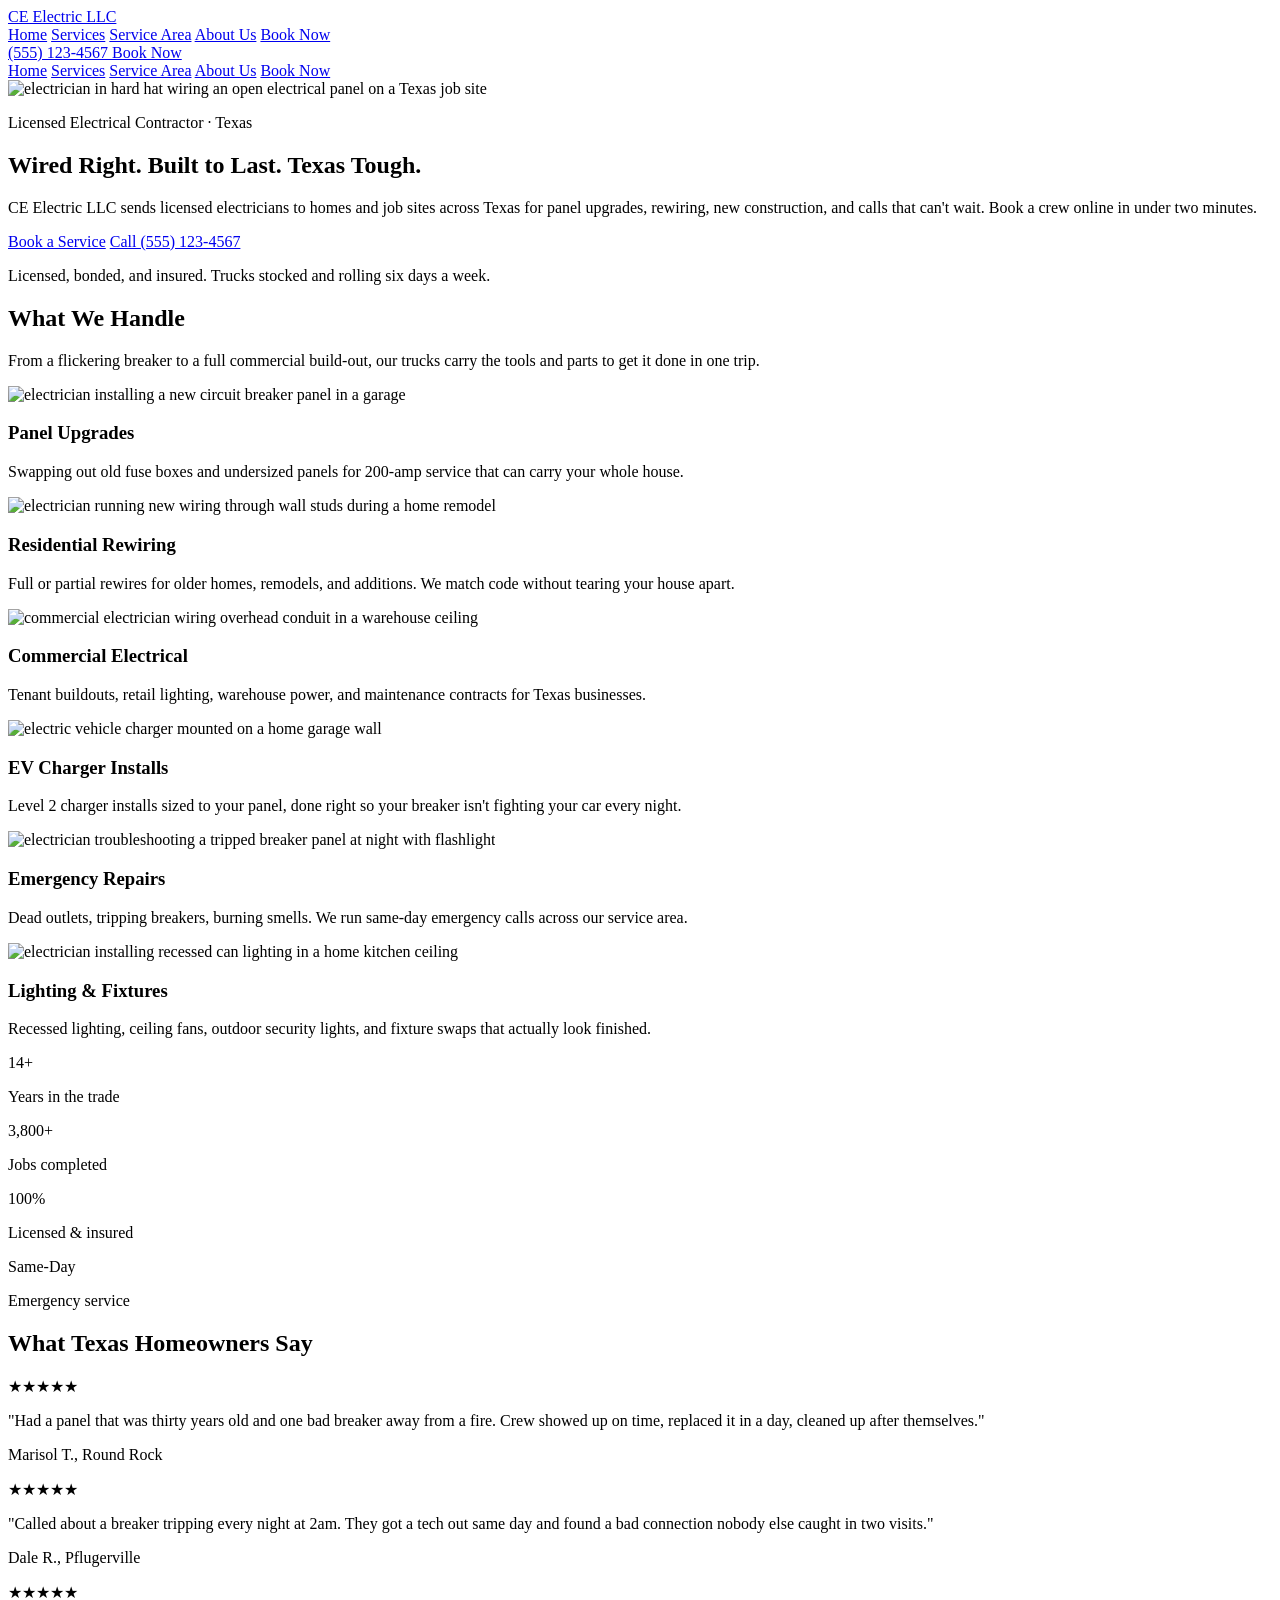
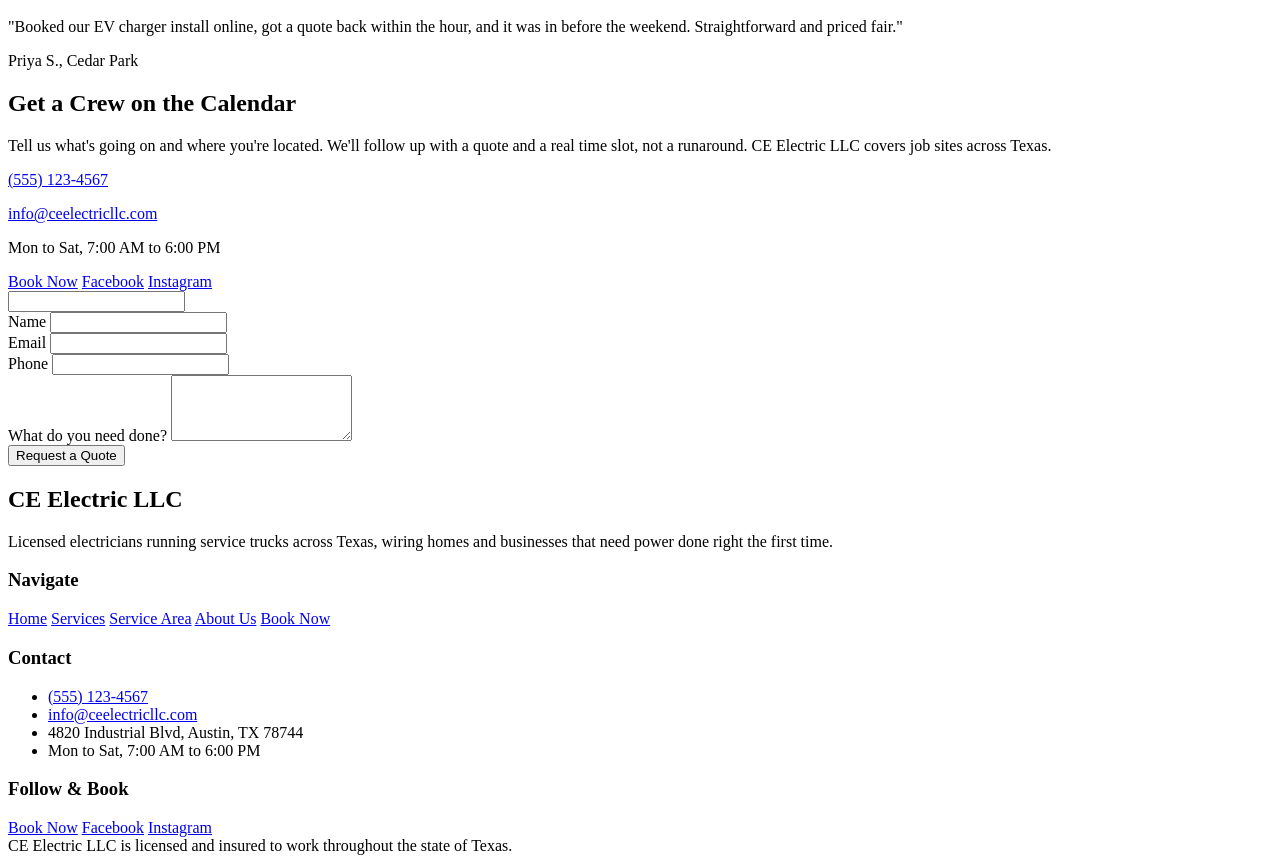
==== index.html @ 623e7fb1 "Initial site generated by Tibly" ====
<!DOCTYPE html>
<html lang="en">
<head>
<meta charset="utf-8">
<meta name="viewport" content="width=device-width, initial-scale=1">
<title>CE Electric LLC | Licensed Electrical Contractors in Texas</title>
<meta name="description" content="CE Electric LLC runs licensed electrical crews across Texas for panel upgrades, rewiring, commercial work, EV chargers, and emergency repairs. Book a service online today.">
<link rel="canonical" href="https://ce-electric-36c4.sites.tibly.ai/">
<meta property="og:type" content="website">
<meta property="og:url" content="https://ce-electric-36c4.sites.tibly.ai/">
<meta property="og:site_name" content="CE Electric LLC">
<meta property="og:title" content="CE Electric LLC | Licensed Electrical Contractors in Texas">
<meta property="og:description" content="CE Electric LLC runs licensed electrical crews across Texas for panel upgrades, rewiring, commercial work, EV chargers, and emergency repairs. Book a service online today.">
<meta name="twitter:card" content="summary_large_image">
<link rel="icon" href="/favicon.svg" type="image/svg+xml">
<link rel="preconnect" href="https://fonts.googleapis.com">
<link rel="preconnect" href="https://fonts.gstatic.com" crossorigin>
<link href="https://fonts.googleapis.com/css2?family=Oswald:wght@400;500;600;700&family=Barlow:wght@400;500;600;700&display=swap" rel="stylesheet">
<script src="https://cdn.jsdelivr.net/npm/@tailwindcss/browser@4"></script>
<style type="text/tailwindcss">
@theme {
  --color-brand-50: #FFF3EA;
  --color-brand-100: #FFE1CB;
  --color-brand-200: #FFC397;
  --color-brand-300: #FFA262;
  --color-brand-400: #FF8638;
  --color-brand-500: #FF6A13;
  --color-brand-600: #E5560A;
  --color-brand-700: #BD4308;
  --color-brand-800: #92330A;
  --color-brand-900: #742A0C;

  --color-accent-50: #EAF6FF;
  --color-accent-100: #CFEBFF;
  --color-accent-200: #9FD6FF;
  --color-accent-300: #6EBEFF;
  --color-accent-400: #4CACFF;
  --color-accent-500: #3AA6FF;
  --color-accent-600: #2586DB;
  --color-accent-700: #1C68AD;
  --color-accent-800: #164E82;
  --color-accent-900: #133F69;

  --color-surface: #16181D;
  --color-surface-2: #1F2229;
  --color-ink: #F2F2F0;

  --font-display: "Oswald", "Barlow Condensed", sans-serif;
  --font-body: "Barlow", "Barlow Condensed", sans-serif;

  --radius-sm: 0.25rem;
  --radius-md: 0.5rem;
  --radius-lg: 0.85rem;
}

@layer components {
  .btn {
    @apply inline-flex items-center justify-center gap-2 rounded-md bg-brand-500 px-6 py-3 font-display uppercase tracking-wide text-surface font-semibold hover:bg-brand-600 transition-colors;
  }
  .btn-secondary {
    @apply inline-flex items-center justify-center gap-2 rounded-md border-2 border-accent-500 px-6 py-3 font-display uppercase tracking-wide text-accent-400 font-semibold hover:bg-accent-500 hover:text-surface transition-colors;
  }
  .card {
    @apply rounded-lg bg-surface-2 p-6 border border-white/5;
  }
}
</style>
</head>
<body>
<!-- block:header -->
<header class="bg-surface text-ink border-b border-white/10 sticky top-0 z-50">
  <div class="max-w-6xl mx-auto flex items-center justify-between px-4 py-3 gap-4">
    <a href="/" class="font-display text-2xl font-bold uppercase tracking-wide text-ink">
      <span data-tibly-field="business-name">CE Electric LLC</span>
    </a>

    <nav class="hidden md:flex items-center gap-6 font-body font-medium text-sm uppercase tracking-wide">
      <a href="/" class="hover:text-brand-500 transition-colors">Home</a>
      <a href="/services" class="hover:text-brand-500 transition-colors">Services</a>
      <a href="/service-area" class="hover:text-brand-500 transition-colors">Service Area</a>
      <a href="/about" class="hover:text-brand-500 transition-colors">About Us</a>
      <a href="/book-now" class="hover:text-brand-500 transition-colors">Book Now</a>
    </nav>

    <div class="flex items-center gap-3">
      <a href="tel:+15551234567" data-tibly-field="phone" class="hidden sm:inline font-display text-lg font-semibold text-accent-400 hover:text-accent-300 transition-colors">
        (555) 123-4567
      </a>
      <a href="/book-now" class="btn text-sm px-4 py-2">Book Now</a>
    </div>
  </div>

  <nav class="md:hidden flex items-center justify-between px-4 py-2 border-t border-white/10 font-body text-xs uppercase tracking-wide overflow-x-auto gap-4">
    <a href="/" class="hover:text-brand-500 whitespace-nowrap">Home</a>
    <a href="/services" class="hover:text-brand-500 whitespace-nowrap">Services</a>
    <a href="/service-area" class="hover:text-brand-500 whitespace-nowrap">Service Area</a>
    <a href="/about" class="hover:text-brand-500 whitespace-nowrap">About Us</a>
    <a href="/book-now" class="hover:text-brand-500 whitespace-nowrap">Book Now</a>
  </nav>
</header>
<!-- /block:header -->
<!-- block:value-hero-cta -->
<section class="relative overflow-hidden bg-surface" data-block="value-hero-cta">
  <div class="absolute inset-0">
    <img loading="lazy" src="https://images.pexels.com/photos/17842843/pexels-photo-17842843.jpeg?auto=compress&cs=tinysrgb&h=650&w=940" alt="electrician in hard hat wiring an open electrical panel on a Texas job site" class="w-full h-full object-cover opacity-40">
    <div class="absolute inset-0 bg-gradient-to-t from-surface via-surface/80 to-surface/30"></div>
  </div>
  <div class="relative max-w-6xl mx-auto px-4 py-24 sm:py-32 lg:py-40">
    <p class="font-display text-brand-500 uppercase tracking-widest text-sm mb-4">Licensed Electrical Contractor &middot; Texas</p>
    <h1 class="font-display text-4xl sm:text-5xl lg:text-6xl font-bold uppercase text-ink leading-tight max-w-3xl">
      Wired Right. Built to Last. <span class="text-accent-400">Texas Tough.</span>
    </h1>
    <p class="font-body text-lg text-ink/80 mt-6 max-w-xl">
      <span data-tibly-field="business-name">CE Electric LLC</span> sends licensed electricians to homes and job sites across Texas for panel upgrades, rewiring, new construction, and calls that can't wait. Book a crew online in under two minutes.
    </p>
    <div class="flex flex-wrap gap-4 mt-8">
      <a href="/book-now" class="btn text-base px-8 py-4">Book a Service</a>
      <a href="tel:+15551234567" data-tibly-field="phone" class="btn-secondary text-base px-8 py-4">Call (555) 123-4567</a>
    </div>
    <p class="font-body text-sm text-ink/50 mt-8">Licensed, bonded, and insured. Trucks stocked and rolling six days a week.</p>
  </div>
</section>
<!-- /block:value-hero-cta -->
<!-- block:service-grid -->
<section class="bg-surface py-20" data-block="service-grid">
  <div class="max-w-6xl mx-auto px-4">
    <div class="mb-12 max-w-2xl">
      <h2 class="font-display text-3xl sm:text-4xl font-bold uppercase text-ink">What We Handle</h2>
      <p class="font-body text-ink/70 mt-3">From a flickering breaker to a full commercial build-out, our trucks carry the tools and parts to get it done in one trip.</p>
    </div>
    <div class="grid sm:grid-cols-2 lg:grid-cols-3 gap-6">
      <div class="card overflow-hidden p-0">
        <img loading="lazy" src="https://images.pexels.com/photos/32497160/pexels-photo-32497160.jpeg?auto=compress&cs=tinysrgb&h=650&w=940" alt="electrician installing a new circuit breaker panel in a garage" class="w-full aspect-video object-cover">
        <div class="p-6">
          <h3 class="font-display text-lg font-semibold uppercase text-ink">Panel Upgrades</h3>
          <p class="font-body text-sm text-ink/70 mt-2">Swapping out old fuse boxes and undersized panels for 200-amp service that can carry your whole house.</p>
        </div>
      </div>
      <div class="card overflow-hidden p-0">
        <img loading="lazy" src="https://images.pexels.com/photos/7937305/pexels-photo-7937305.jpeg?auto=compress&cs=tinysrgb&h=650&w=940" alt="electrician running new wiring through wall studs during a home remodel" class="w-full aspect-video object-cover">
        <div class="p-6">
          <h3 class="font-display text-lg font-semibold uppercase text-ink">Residential Rewiring</h3>
          <p class="font-body text-sm text-ink/70 mt-2">Full or partial rewires for older homes, remodels, and additions. We match code without tearing your house apart.</p>
        </div>
      </div>
      <div class="card overflow-hidden p-0">
        <img loading="lazy" src="https://images.pexels.com/photos/18569736/pexels-photo-18569736.jpeg?auto=compress&cs=tinysrgb&h=650&w=940" alt="commercial electrician wiring overhead conduit in a warehouse ceiling" class="w-full aspect-video object-cover">
        <div class="p-6">
          <h3 class="font-display text-lg font-semibold uppercase text-ink">Commercial Electrical</h3>
          <p class="font-body text-sm text-ink/70 mt-2">Tenant buildouts, retail lighting, warehouse power, and maintenance contracts for Texas businesses.</p>
        </div>
      </div>
      <div class="card overflow-hidden p-0">
        <img loading="lazy" src="https://images.pexels.com/photos/27355827/pexels-photo-27355827.jpeg?auto=compress&cs=tinysrgb&h=650&w=940" alt="electric vehicle charger mounted on a home garage wall" class="w-full aspect-video object-cover">
        <div class="p-6">
          <h3 class="font-display text-lg font-semibold uppercase text-ink">EV Charger Installs</h3>
          <p class="font-body text-sm text-ink/70 mt-2">Level 2 charger installs sized to your panel, done right so your breaker isn't fighting your car every night.</p>
        </div>
      </div>
      <div class="card overflow-hidden p-0">
        <img loading="lazy" src="https://images.pexels.com/photos/14319099/pexels-photo-14319099.jpeg?auto=compress&cs=tinysrgb&h=650&w=940" alt="electrician troubleshooting a tripped breaker panel at night with flashlight" class="w-full aspect-video object-cover">
        <div class="p-6">
          <h3 class="font-display text-lg font-semibold uppercase text-ink">Emergency Repairs</h3>
          <p class="font-body text-sm text-ink/70 mt-2">Dead outlets, tripping breakers, burning smells. We run same-day emergency calls across our service area.</p>
        </div>
      </div>
      <div class="card overflow-hidden p-0">
        <img loading="lazy" src="https://images.pexels.com/photos/4792521/pexels-photo-4792521.jpeg?auto=compress&cs=tinysrgb&h=650&w=940" alt="electrician installing recessed can lighting in a home kitchen ceiling" class="w-full aspect-video object-cover">
        <div class="p-6">
          <h3 class="font-display text-lg font-semibold uppercase text-ink">Lighting &amp; Fixtures</h3>
          <p class="font-body text-sm text-ink/70 mt-2">Recessed lighting, ceiling fans, outdoor security lights, and fixture swaps that actually look finished.</p>
        </div>
      </div>
    </div>
  </div>
</section>
<!-- /block:service-grid -->
<!-- block:trust-bar -->
<section class="bg-surface-2 py-16 border-y border-white/5" data-block="trust-bar">
  <div class="max-w-6xl mx-auto px-4 grid grid-cols-2 md:grid-cols-4 gap-8 text-center">
    <div>
      <p class="font-display text-4xl font-bold text-brand-500">14+</p>
      <p class="font-body text-sm text-ink/70 mt-1 uppercase tracking-wide">Years in the trade</p>
    </div>
    <div>
      <p class="font-display text-4xl font-bold text-brand-500">3,800+</p>
      <p class="font-body text-sm text-ink/70 mt-1 uppercase tracking-wide">Jobs completed</p>
    </div>
    <div>
      <p class="font-display text-4xl font-bold text-brand-500">100%</p>
      <p class="font-body text-sm text-ink/70 mt-1 uppercase tracking-wide">Licensed &amp; insured</p>
    </div>
    <div>
      <p class="font-display text-4xl font-bold text-brand-500">Same-Day</p>
      <p class="font-body text-sm text-ink/70 mt-1 uppercase tracking-wide">Emergency service</p>
    </div>
  </div>
</section>
<!-- /block:trust-bar -->
<!-- block:review-strip -->
<section class="bg-surface py-20" data-block="review-strip">
  <div class="max-w-6xl mx-auto px-4">
    <h2 class="font-display text-3xl sm:text-4xl font-bold uppercase text-ink text-center mb-12">What Texas Homeowners Say</h2>
    <div class="grid md:grid-cols-3 gap-6">
      <div class="card">
        <p class="text-brand-500 tracking-wide">★★★★★</p>
        <p class="font-body text-ink/80 mt-3">"Had a panel that was thirty years old and one bad breaker away from a fire. Crew showed up on time, replaced it in a day, cleaned up after themselves."</p>
        <p class="font-display text-sm uppercase text-ink/50 mt-4">Marisol T., Round Rock</p>
      </div>
      <div class="card">
        <p class="text-brand-500 tracking-wide">★★★★★</p>
        <p class="font-body text-ink/80 mt-3">"Called about a breaker tripping every night at 2am. They got a tech out same day and found a bad connection nobody else caught in two visits."</p>
        <p class="font-display text-sm uppercase text-ink/50 mt-4">Dale R., Pflugerville</p>
      </div>
      <div class="card">
        <p class="text-brand-500 tracking-wide">★★★★★</p>
        <p class="font-body text-ink/80 mt-3">"Booked our EV charger install online, got a quote back within the hour, and it was in before the weekend. Straightforward and priced fair."</p>
        <p class="font-display text-sm uppercase text-ink/50 mt-4">Priya S., Cedar Park</p>
      </div>
    </div>
  </div>
</section>
<!-- /block:review-strip -->
<!-- block:quote-cta -->
<section class="bg-surface-2 py-20 border-t border-white/5" data-block="quote-cta">
  <div class="max-w-5xl mx-auto px-4 grid lg:grid-cols-2 gap-12 items-start">
    <div>
      <h2 class="font-display text-3xl sm:text-4xl font-bold uppercase text-ink">Get a Crew on the Calendar</h2>
      <p class="font-body text-ink/70 mt-4 max-w-md">
        Tell us what's going on and where you're located. We'll follow up with a quote and a real time slot, not a runaround. <span data-tibly-field="business-name">CE Electric LLC</span> covers job sites across Texas.
      </p>
      <div class="mt-8 space-y-3 font-body text-sm text-ink/80">
        <p><a href="tel:+15551234567" data-tibly-field="phone" class="text-accent-400 hover:text-accent-300 transition-colors font-display text-lg font-semibold">(555) 123-4567</a></p>
        <p><a href="mailto:info@ceelectricllc.com" data-tibly-field="email" class="hover:text-accent-400 transition-colors">info@ceelectricllc.com</a></p>
        <p data-tibly-field="hours" class="text-ink/60">Mon to Sat, 7:00 AM to 6:00 PM</p>
      </div>
      <div data-tibly-field="links" class="flex flex-wrap gap-4 mt-6 font-display text-sm uppercase tracking-wide">
        <a href="/book-now" class="text-brand-500 hover:text-brand-400 transition-colors">Book Now</a>
        <a href="https://facebook.com" class="text-ink/70 hover:text-brand-500 transition-colors">Facebook</a>
        <a href="https://instagram.com" class="text-ink/70 hover:text-brand-500 transition-colors">Instagram</a>
      </div>
    </div>
    <form method="POST" action="https://api.tibly.ai/api/public/site-forms" class="card space-y-4">
      <input type="hidden" name="_page" value="/">
      <input type="text" name="_gotcha" class="hidden" tabindex="-1" autocomplete="off" aria-hidden="true">
      <div>
        <label for="name" class="font-body text-sm text-ink/70">Name</label>
        <input id="name" name="name" type="text" required class="mt-1 w-full rounded-md bg-surface border border-white/10 px-4 py-3 text-ink font-body focus:outline-none focus:border-brand-500">
      </div>
      <div>
        <label for="email" class="font-body text-sm text-ink/70">Email</label>
        <input id="email" name="email" type="email" required class="mt-1 w-full rounded-md bg-surface border border-white/10 px-4 py-3 text-ink font-body focus:outline-none focus:border-brand-500">
      </div>
      <div>
        <label for="phone" class="font-body text-sm text-ink/70">Phone</label>
        <input id="phone" name="phone" type="tel" class="mt-1 w-full rounded-md bg-surface border border-white/10 px-4 py-3 text-ink font-body focus:outline-none focus:border-brand-500">
      </div>
      <div>
        <label for="message" class="font-body text-sm text-ink/70">What do you need done?</label>
        <textarea id="message" name="message" rows="4" required class="mt-1 w-full rounded-md bg-surface border border-white/10 px-4 py-3 text-ink font-body focus:outline-none focus:border-brand-500"></textarea>
      </div>
      <button type="submit" class="btn w-full">Request a Quote</button>
    </form>
  </div>
</section>
<!-- /block:quote-cta -->
<!-- block:footer -->
<footer class="bg-surface-2 text-ink border-t border-white/10">
  <div class="max-w-6xl mx-auto px-4 py-12 grid gap-10 md:grid-cols-4">
    <div class="space-y-3">
      <h2 class="font-display text-xl font-bold uppercase tracking-wide">
        <span data-tibly-field="business-name">CE Electric LLC</span>
      </h2>
      <p class="font-body text-sm text-ink/70">
        Licensed electricians running service trucks across Texas, wiring homes and businesses that need power done right the first time.
      </p>
    </div>

    <div class="space-y-3">
      <h3 class="font-display text-sm uppercase tracking-wide text-brand-500">Navigate</h3>
      <nav class="flex flex-col gap-2 font-body text-sm text-ink/80">
        <a href="/" class="hover:text-brand-500 transition-colors">Home</a>
        <a href="/services" class="hover:text-brand-500 transition-colors">Services</a>
        <a href="/service-area" class="hover:text-brand-500 transition-colors">Service Area</a>
        <a href="/about" class="hover:text-brand-500 transition-colors">About Us</a>
        <a href="/book-now" class="hover:text-brand-500 transition-colors">Book Now</a>
      </nav>
    </div>

    <div class="space-y-3">
      <h3 class="font-display text-sm uppercase tracking-wide text-brand-500">Contact</h3>
      <ul class="flex flex-col gap-2 font-body text-sm text-ink/80">
        <li>
          <a href="tel:+15551234567" data-tibly-field="phone" class="hover:text-accent-400 transition-colors">(555) 123-4567</a>
        </li>
        <li>
          <a href="mailto:info@ceelectricllc.com" data-tibly-field="email" class="hover:text-accent-400 transition-colors">info@ceelectricllc.com</a>
        </li>
        <li data-tibly-field="address">4820 Industrial Blvd, Austin, TX 78744</li>
        <li data-tibly-field="hours">Mon to Sat, 7:00 AM to 6:00 PM</li>
      </ul>
    </div>

    <div class="space-y-3">
      <h3 class="font-display text-sm uppercase tracking-wide text-brand-500">Follow &amp; Book</h3>
      <div data-tibly-field="links" class="flex flex-col gap-2 font-body text-sm text-ink/80">
        <a href="/book-now" class="hover:text-brand-500 transition-colors">Book Now</a>
        <a href="https://facebook.com" class="hover:text-brand-500 transition-colors">Facebook</a>
        <a href="https://instagram.com" class="hover:text-brand-500 transition-colors">Instagram</a>
      </div>
    </div>
  </div>

  <div class="border-t border-white/10 px-4 py-4 text-center font-body text-xs text-ink/50">
    <span data-tibly-field="business-name">CE Electric LLC</span> is licensed and insured to work throughout the state of Texas.
  </div>
</footer>
<!-- /block:footer -->
  <script async src="https://api.tibly.ai/widget/v1.js"></script>
</body>
</html>
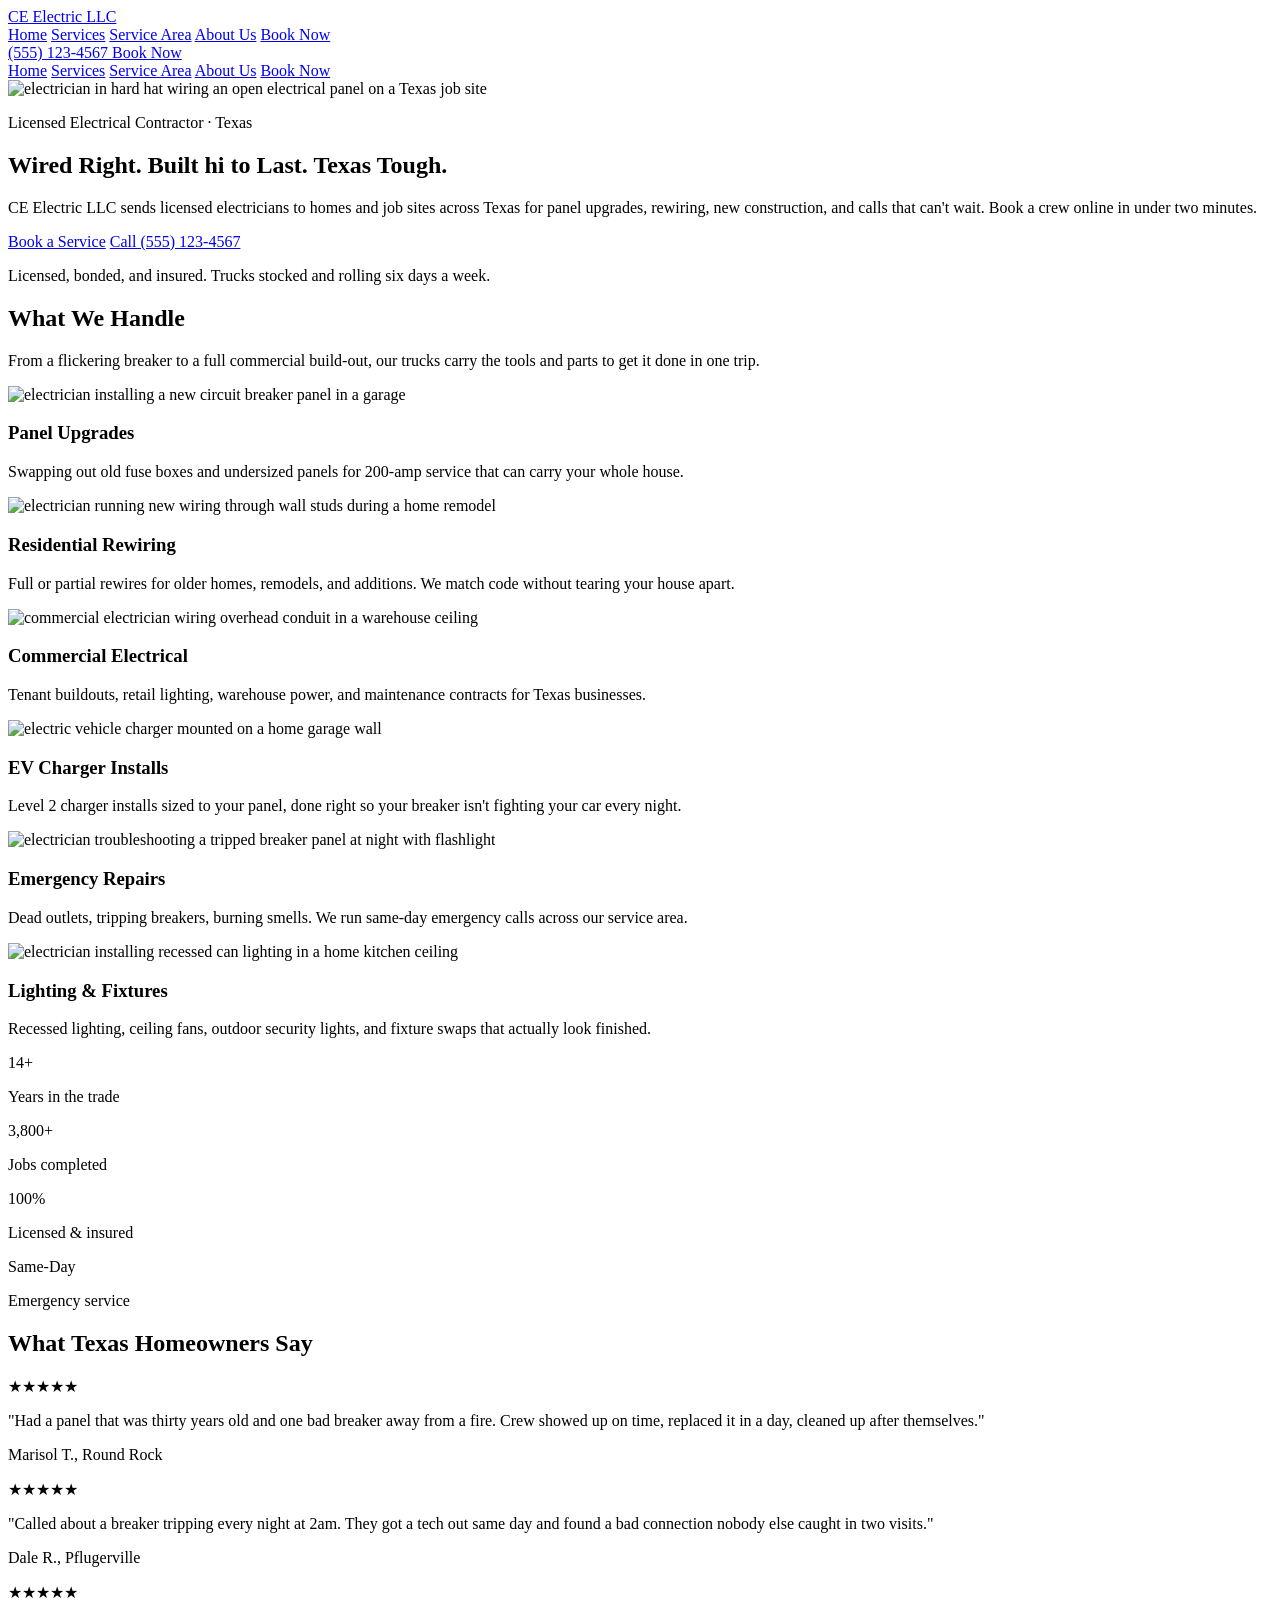
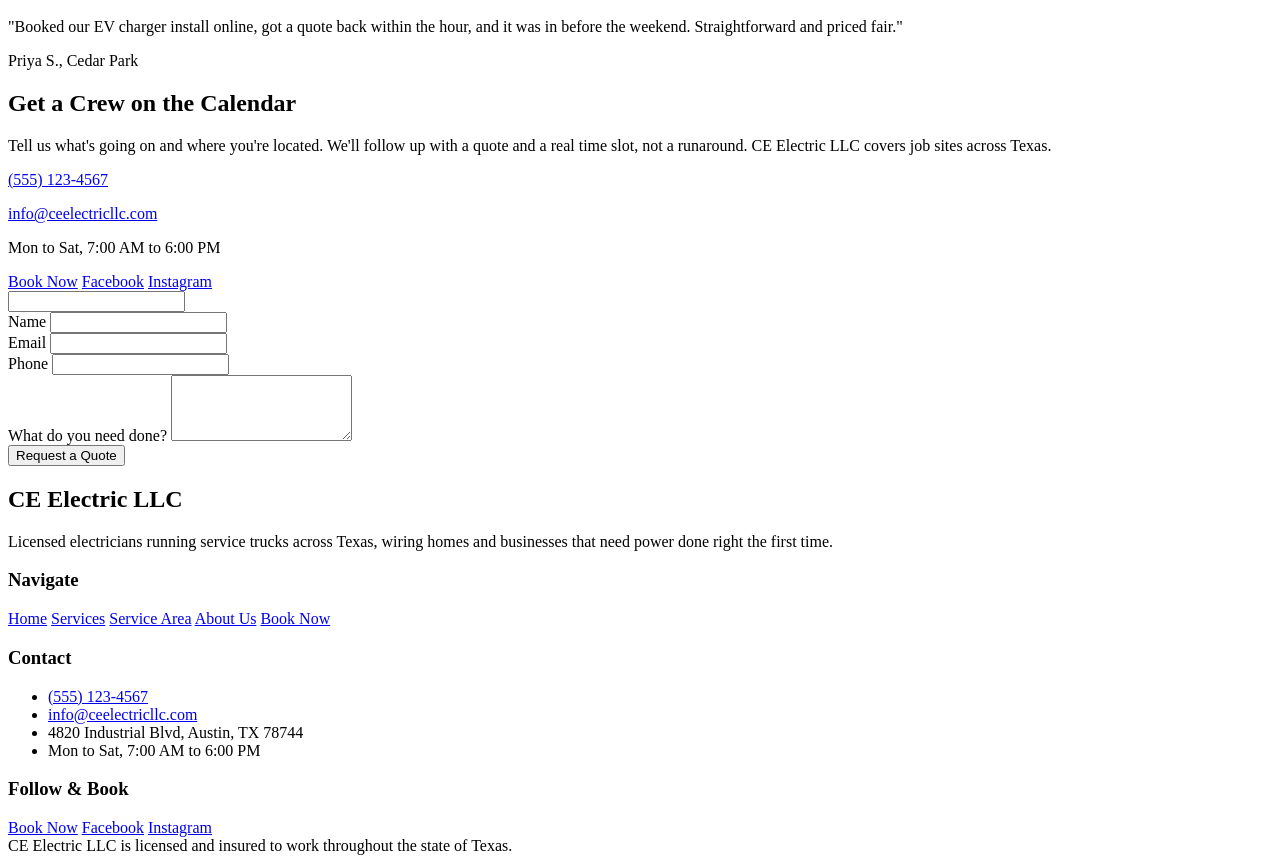
==== commit ad51f432: "Update copy on / via Tibly" ====
--- a/index.html
+++ b/index.html
@@ -5,9 +5,9 @@
 <meta name="viewport" content="width=device-width, initial-scale=1">
 <title>CE Electric LLC | Licensed Electrical Contractors in Texas</title>
 <meta name="description" content="CE Electric LLC runs licensed electrical crews across Texas for panel upgrades, rewiring, commercial work, EV chargers, and emergency repairs. Book a service online today.">
-<link rel="canonical" href="https://ce-electric-36c4.sites.tibly.ai/">
+<link rel="canonical" href="https://wecrew.ai/">
 <meta property="og:type" content="website">
-<meta property="og:url" content="https://ce-electric-36c4.sites.tibly.ai/">
+<meta property="og:url" content="https://wecrew.ai/">
 <meta property="og:site_name" content="CE Electric LLC">
 <meta property="og:title" content="CE Electric LLC | Licensed Electrical Contractors in Texas">
 <meta property="og:description" content="CE Electric LLC runs licensed electrical crews across Texas for panel upgrades, rewiring, commercial work, EV chargers, and emergency repairs. Book a service online today.">
@@ -108,7 +108,7 @@
   <div class="relative max-w-6xl mx-auto px-4 py-24 sm:py-32 lg:py-40">
     <p class="font-display text-brand-500 uppercase tracking-widest text-sm mb-4">Licensed Electrical Contractor &middot; Texas</p>
     <h1 class="font-display text-4xl sm:text-5xl lg:text-6xl font-bold uppercase text-ink leading-tight max-w-3xl">
-      Wired Right. Built to Last. <span class="text-accent-400">Texas Tough.</span>
+      Wired Right. Built hi to Last. <span class="text-accent-400">Texas Tough.</span>
     </h1>
     <p class="font-body text-lg text-ink/80 mt-6 max-w-xl">
       <span data-tibly-field="business-name">CE Electric LLC</span> sends licensed electricians to homes and job sites across Texas for panel upgrades, rewiring, new construction, and calls that can't wait. Book a crew online in under two minutes.
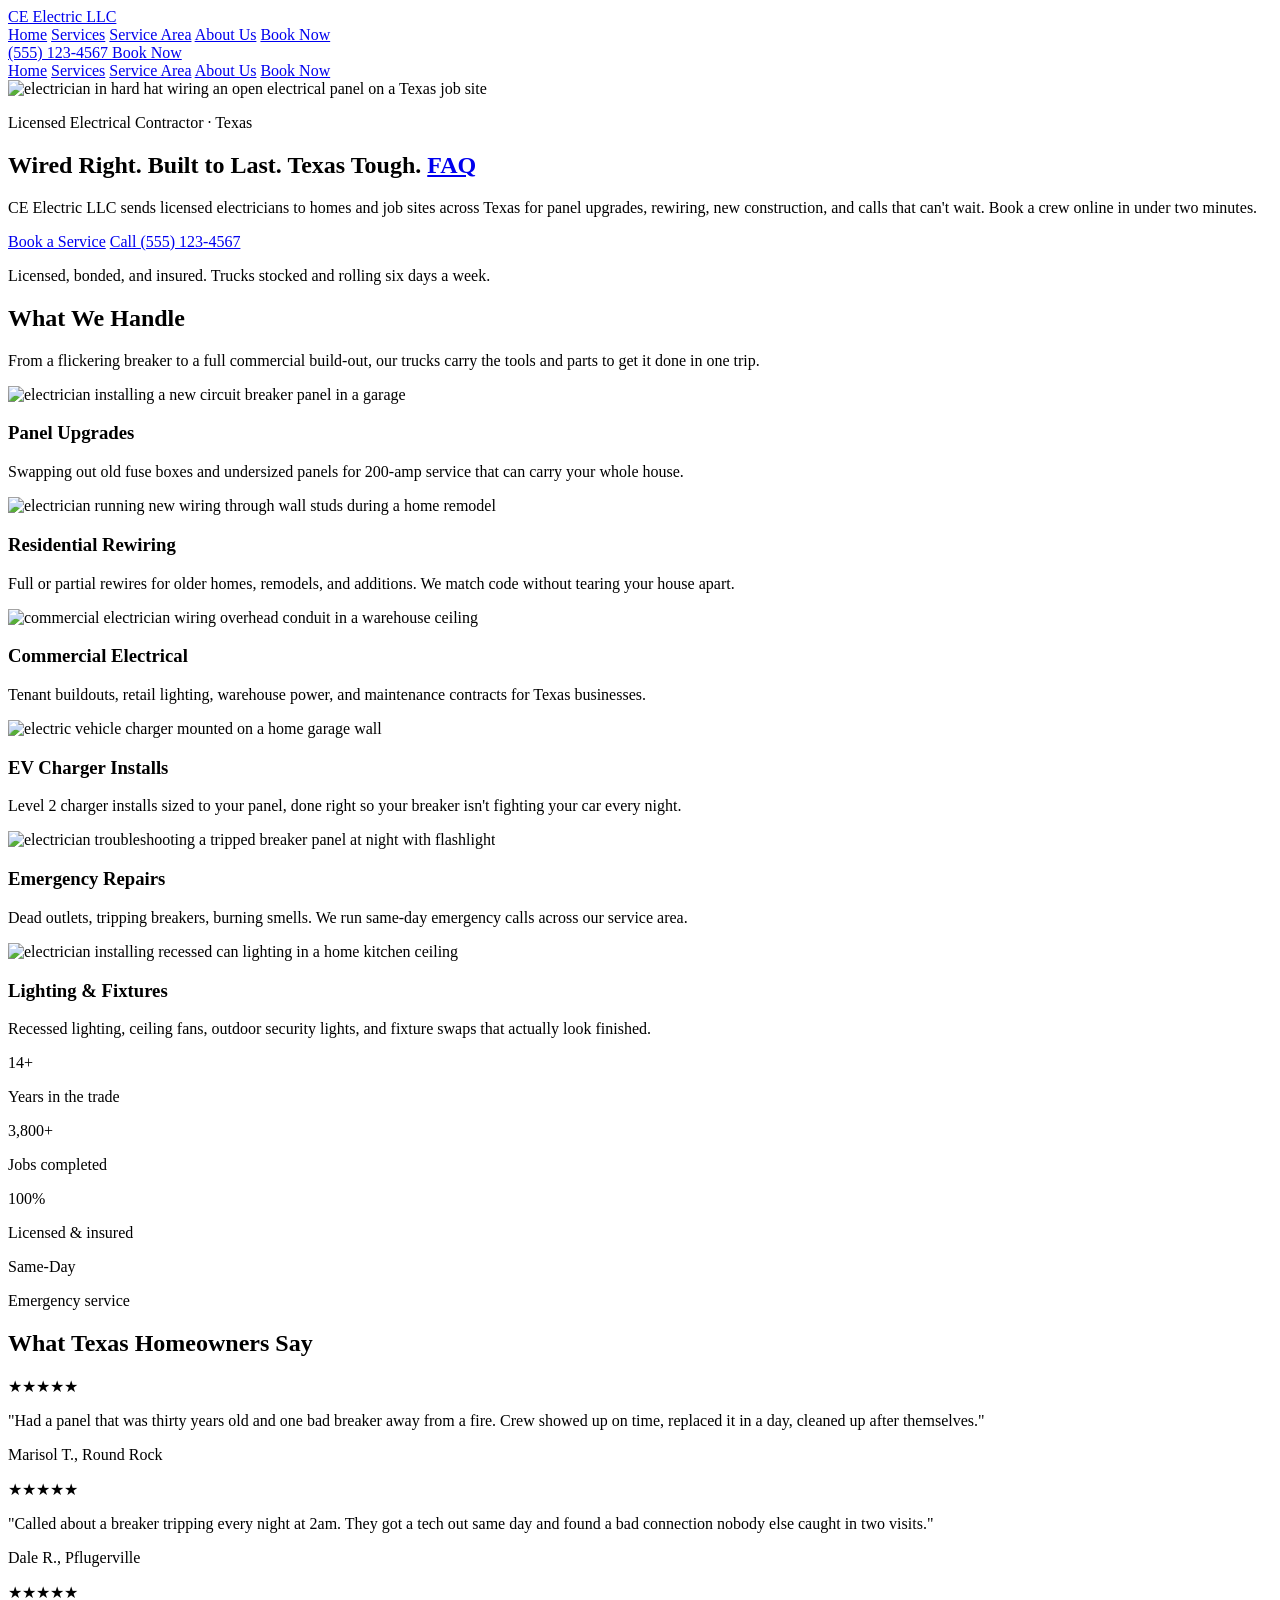
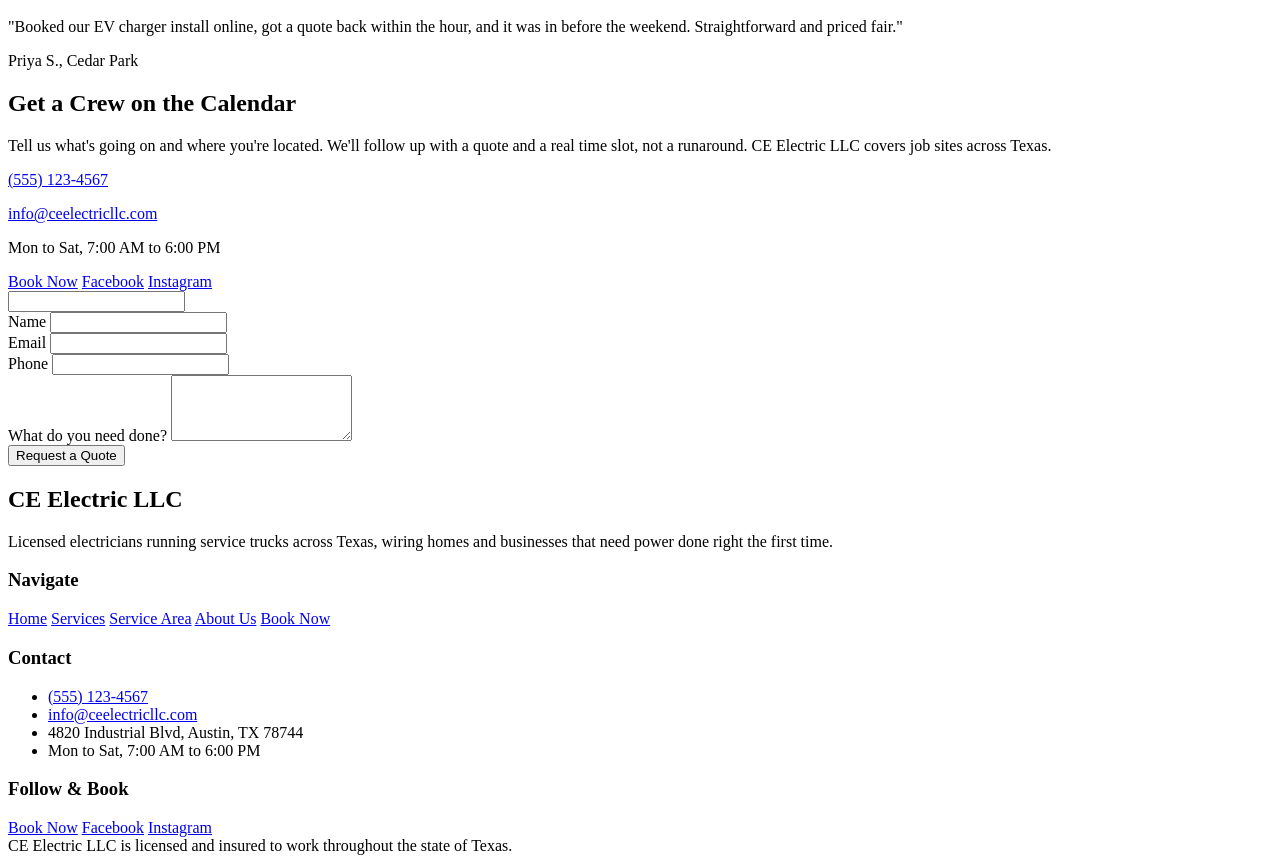
==== commit 121833e0: "Update copy on / via Tibly" ====
--- a/index.html
+++ b/index.html
@@ -108,7 +108,7 @@
   <div class="relative max-w-6xl mx-auto px-4 py-24 sm:py-32 lg:py-40">
     <p class="font-display text-brand-500 uppercase tracking-widest text-sm mb-4">Licensed Electrical Contractor &middot; Texas</p>
     <h1 class="font-display text-4xl sm:text-5xl lg:text-6xl font-bold uppercase text-ink leading-tight max-w-3xl">
-      Wired Right. Built hi to Last. <span class="text-accent-400">Texas Tough.</span>
+      Wired Right. Built to Last. <span class="text-accent-400">Texas Tough.</span> <a href="/faq">FAQ</a>
     </h1>
     <p class="font-body text-lg text-ink/80 mt-6 max-w-xl">
       <span data-tibly-field="business-name">CE Electric LLC</span> sends licensed electricians to homes and job sites across Texas for panel upgrades, rewiring, new construction, and calls that can't wait. Book a crew online in under two minutes.
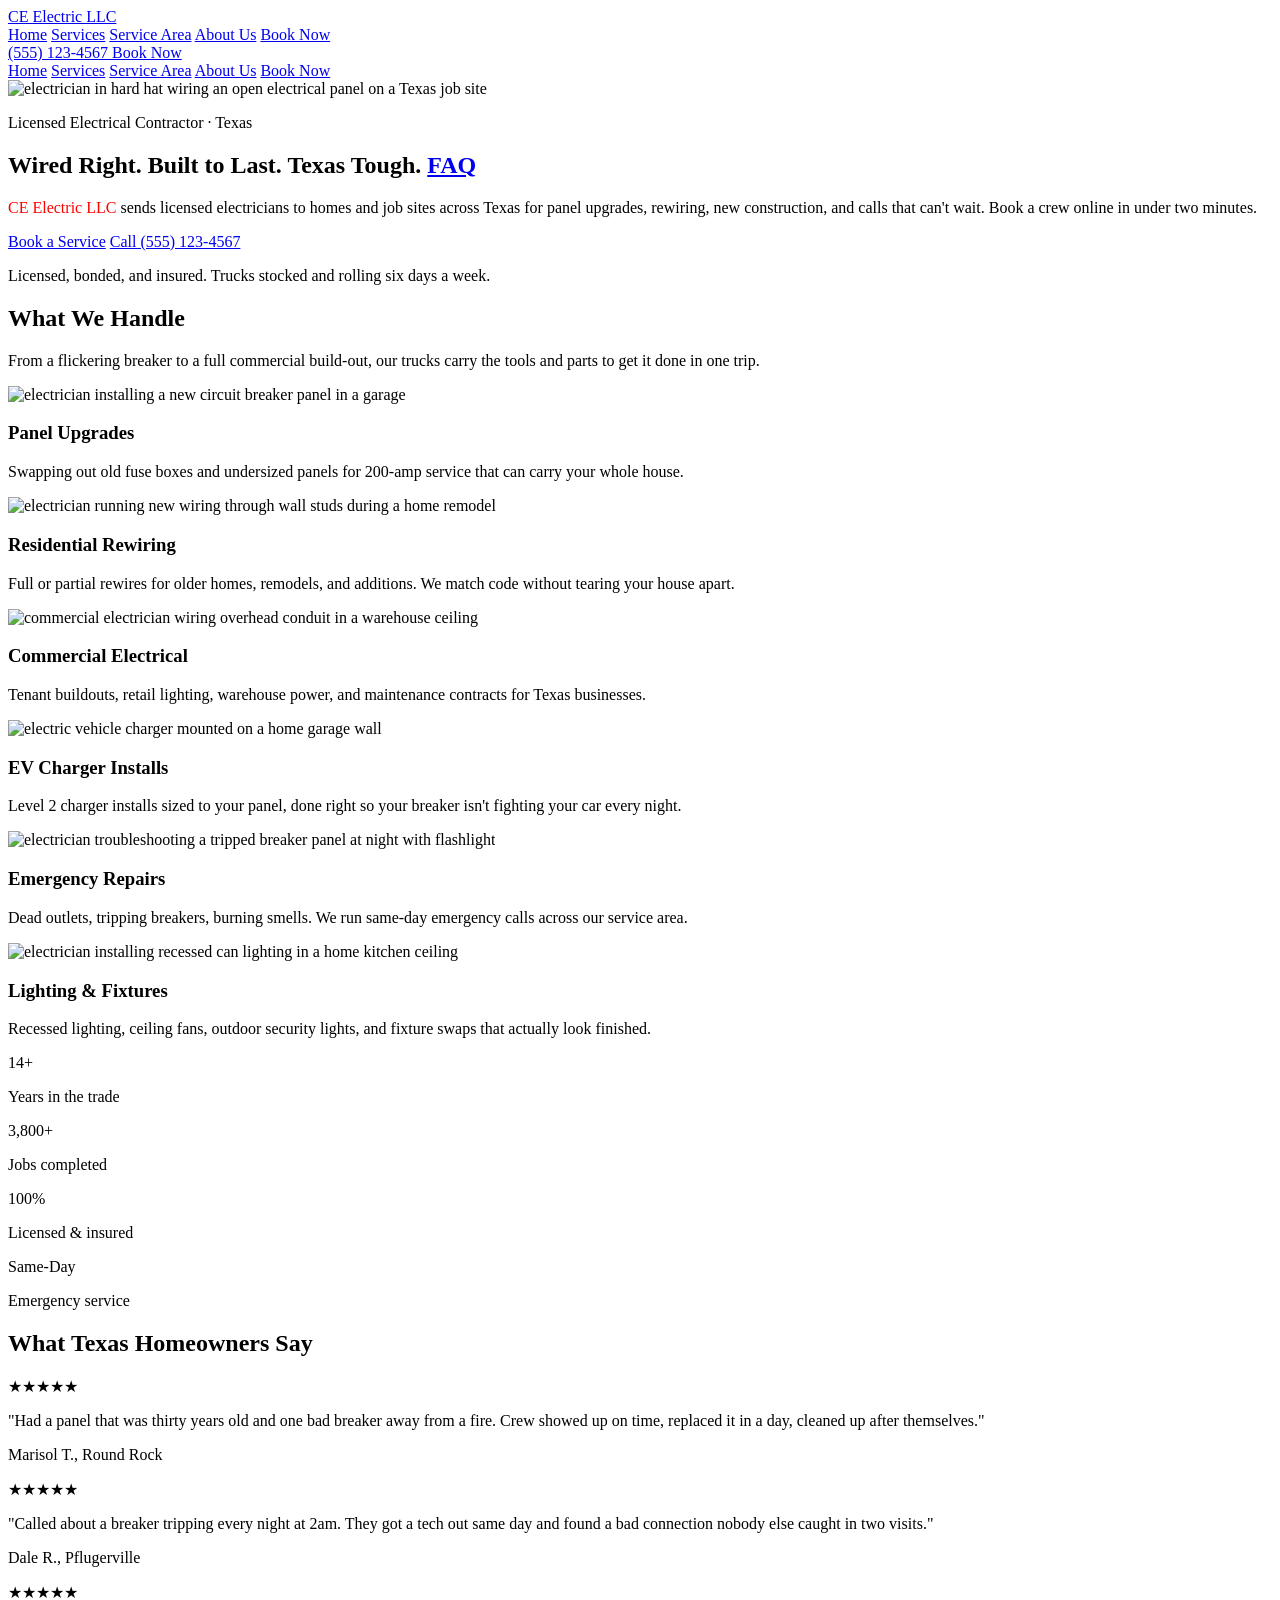
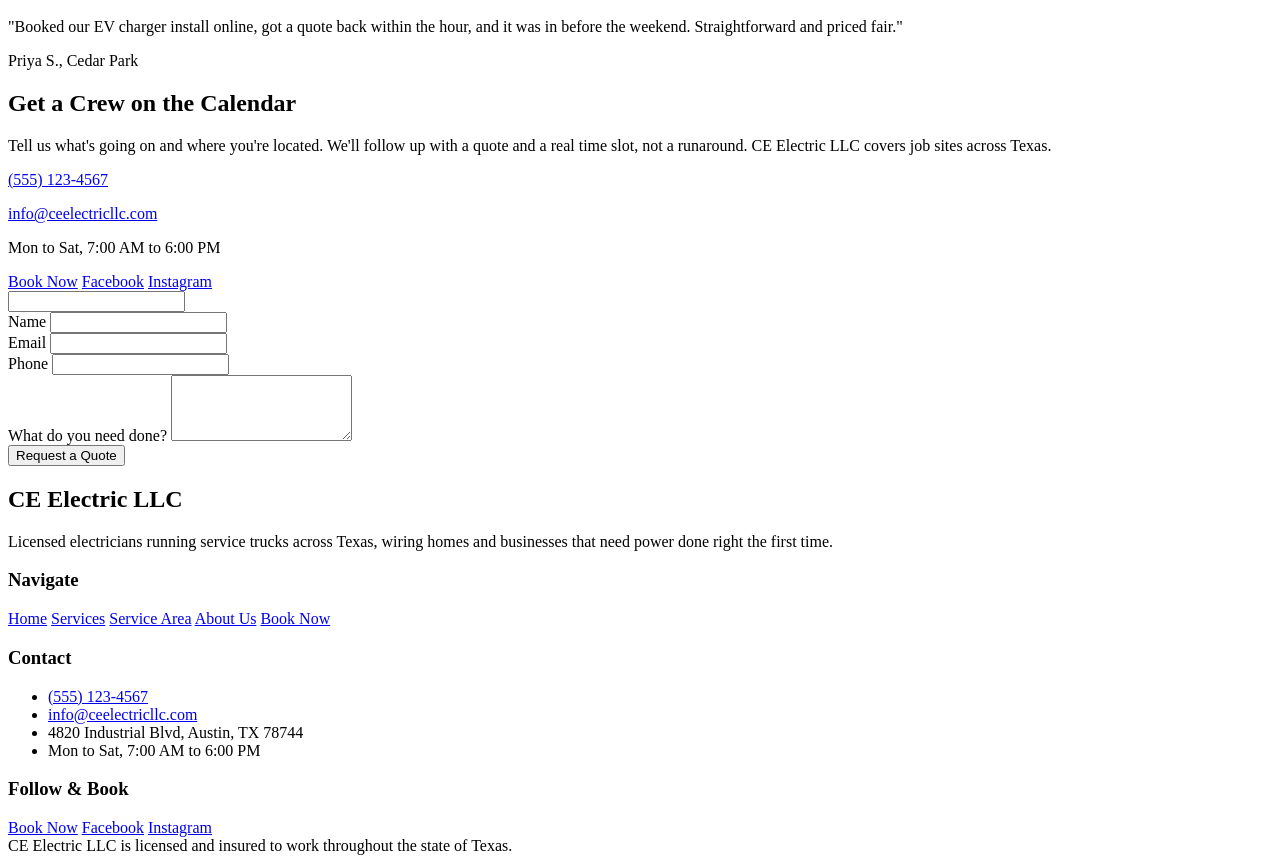
==== commit 1ccbb0a1: "Update copy on / via Tibly" ====
--- a/index.html
+++ b/index.html
@@ -111,7 +111,7 @@
       Wired Right. Built to Last. <span class="text-accent-400">Texas Tough.</span> <a href="/faq">FAQ</a>
     </h1>
     <p class="font-body text-lg text-ink/80 mt-6 max-w-xl">
-      <span data-tibly-field="business-name">CE Electric LLC</span> sends licensed electricians to homes and job sites across Texas for panel upgrades, rewiring, new construction, and calls that can't wait. Book a crew online in under two minutes.
+      <span data-tibly-field="business-name" style="color: red;">CE Electric LLC</span> sends licensed electricians to homes and job sites across Texas for panel upgrades, rewiring, new construction, and calls that can't wait. Book a crew online in under two minutes.
     </p>
     <div class="flex flex-wrap gap-4 mt-8">
       <a href="/book-now" class="btn text-base px-8 py-4">Book a Service</a>
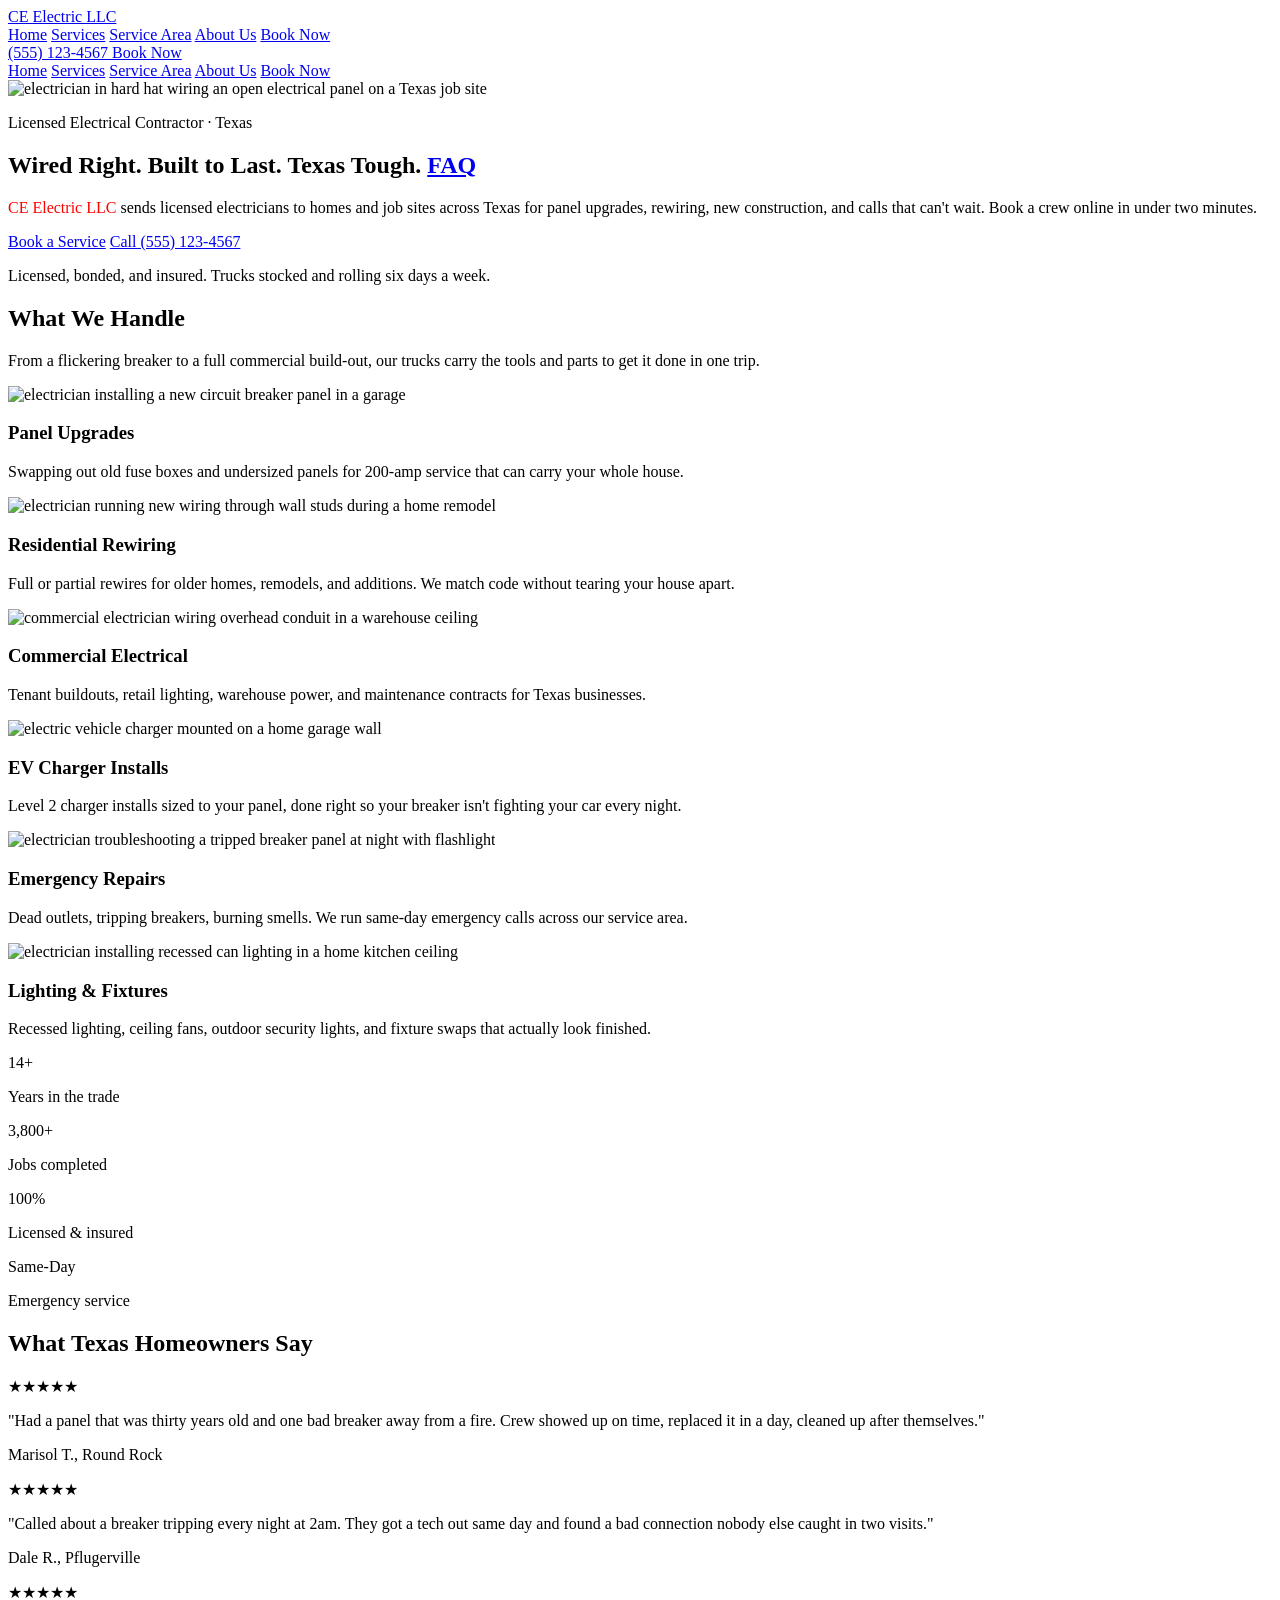
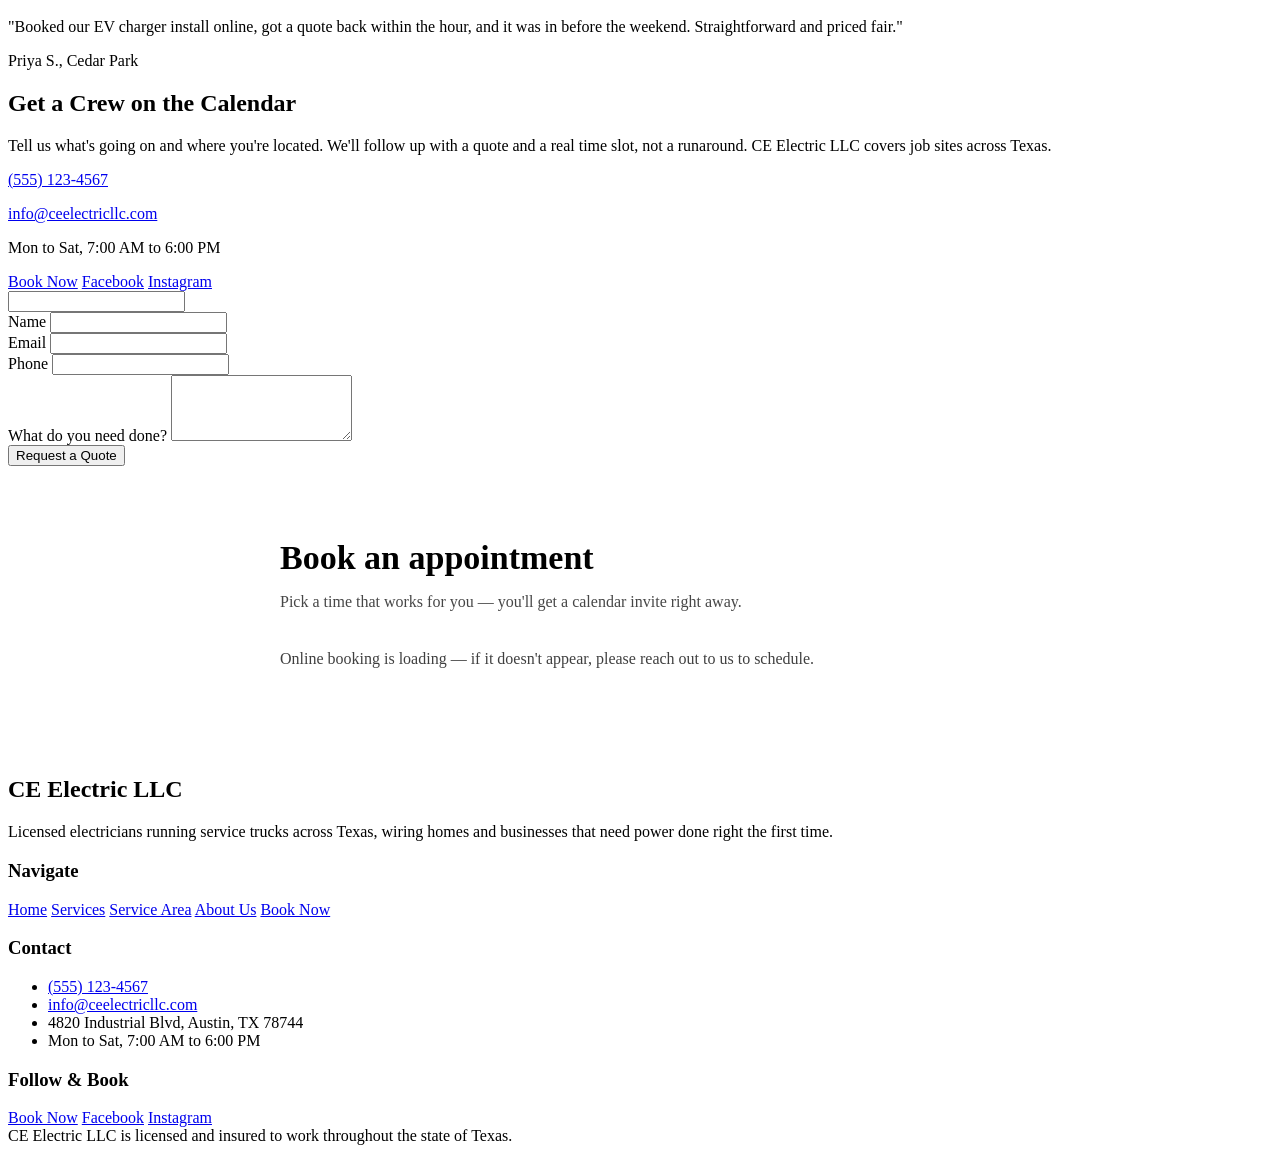
==== commit e6bf9190: "Add a booking section via the Tibly widget" ====
--- a/index.html
+++ b/index.html
@@ -16,55 +16,7 @@
 <link rel="preconnect" href="https://fonts.googleapis.com">
 <link rel="preconnect" href="https://fonts.gstatic.com" crossorigin>
 <link href="https://fonts.googleapis.com/css2?family=Oswald:wght@400;500;600;700&family=Barlow:wght@400;500;600;700&display=swap" rel="stylesheet">
-<script src="https://cdn.jsdelivr.net/npm/@tailwindcss/browser@4"></script>
-<style type="text/tailwindcss">
-@theme {
-  --color-brand-50: #FFF3EA;
-  --color-brand-100: #FFE1CB;
-  --color-brand-200: #FFC397;
-  --color-brand-300: #FFA262;
-  --color-brand-400: #FF8638;
-  --color-brand-500: #FF6A13;
-  --color-brand-600: #E5560A;
-  --color-brand-700: #BD4308;
-  --color-brand-800: #92330A;
-  --color-brand-900: #742A0C;
-
-  --color-accent-50: #EAF6FF;
-  --color-accent-100: #CFEBFF;
-  --color-accent-200: #9FD6FF;
-  --color-accent-300: #6EBEFF;
-  --color-accent-400: #4CACFF;
-  --color-accent-500: #3AA6FF;
-  --color-accent-600: #2586DB;
-  --color-accent-700: #1C68AD;
-  --color-accent-800: #164E82;
-  --color-accent-900: #133F69;
-
-  --color-surface: #16181D;
-  --color-surface-2: #1F2229;
-  --color-ink: #F2F2F0;
-
-  --font-display: "Oswald", "Barlow Condensed", sans-serif;
-  --font-body: "Barlow", "Barlow Condensed", sans-serif;
-
-  --radius-sm: 0.25rem;
-  --radius-md: 0.5rem;
-  --radius-lg: 0.85rem;
-}
-
-@layer components {
-  .btn {
-    @apply inline-flex items-center justify-center gap-2 rounded-md bg-brand-500 px-6 py-3 font-display uppercase tracking-wide text-surface font-semibold hover:bg-brand-600 transition-colors;
-  }
-  .btn-secondary {
-    @apply inline-flex items-center justify-center gap-2 rounded-md border-2 border-accent-500 px-6 py-3 font-display uppercase tracking-wide text-accent-400 font-semibold hover:bg-accent-500 hover:text-surface transition-colors;
-  }
-  .card {
-    @apply rounded-lg bg-surface-2 p-6 border border-white/5;
-  }
-}
-</style>
+<link rel="stylesheet" href="/styles.css">
 </head>
 <body>
 <!-- block:header -->
@@ -264,6 +216,9 @@
   </div>
 </section>
 <!-- /block:quote-cta -->
+<!-- block:booking -->
+<section data-block style="padding:72px 24px;font-family:inherit;color:inherit"><div style="max-width:720px;margin:0 auto"><h2 style="font-size:clamp(26px,3.5vw,34px);font-weight:700;line-height:1.2;margin:0 0 10px">Book an appointment</h2><p style="margin:0 0 36px;opacity:0.72;font-size:16px;line-height:1.6">Pick a time that works for you — you'll get a calendar invite right away.</p><div data-tibly-booking><p style="opacity:0.75">Online booking is loading — if it doesn't appear, please reach out to us to schedule.</p></div></div></section>
+<!-- /block:booking -->
 <!-- block:footer -->
 <footer class="bg-surface-2 text-ink border-t border-white/10">
   <div class="max-w-6xl mx-auto px-4 py-12 grid gap-10 md:grid-cols-4">
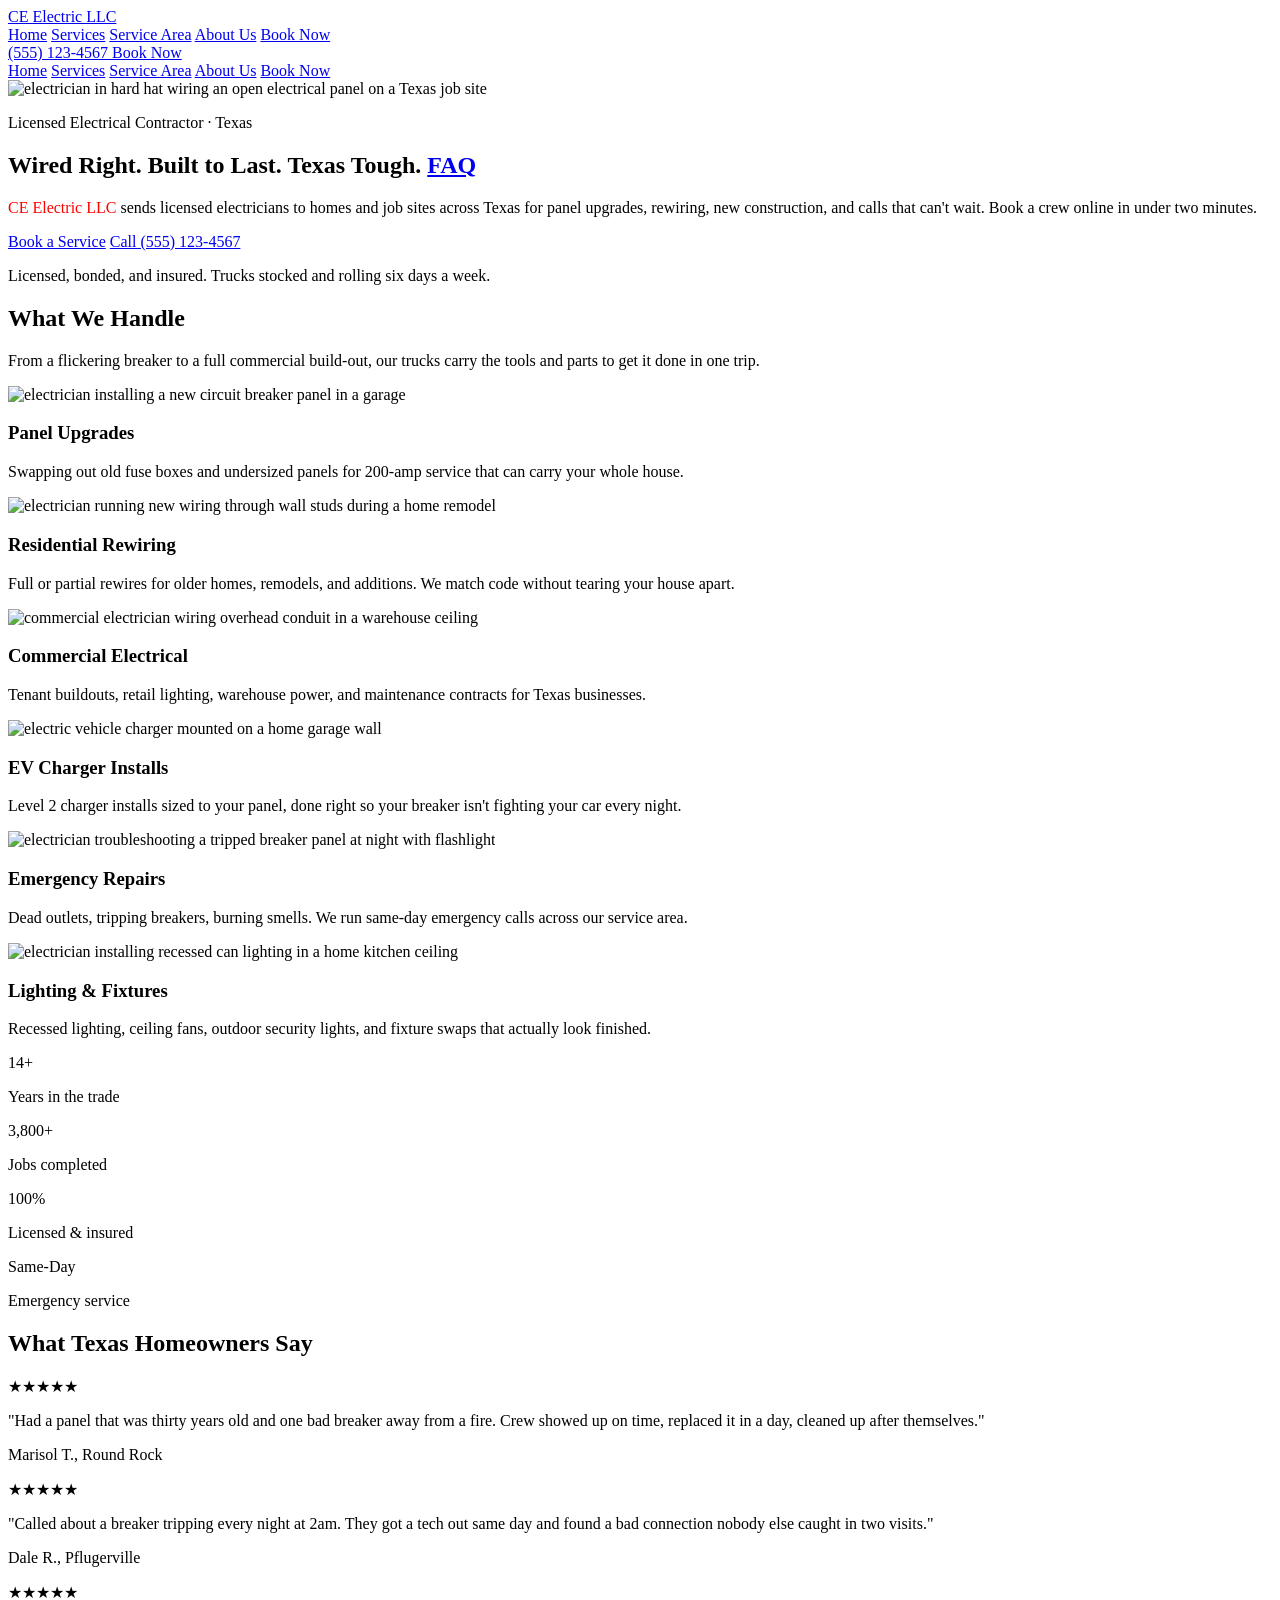
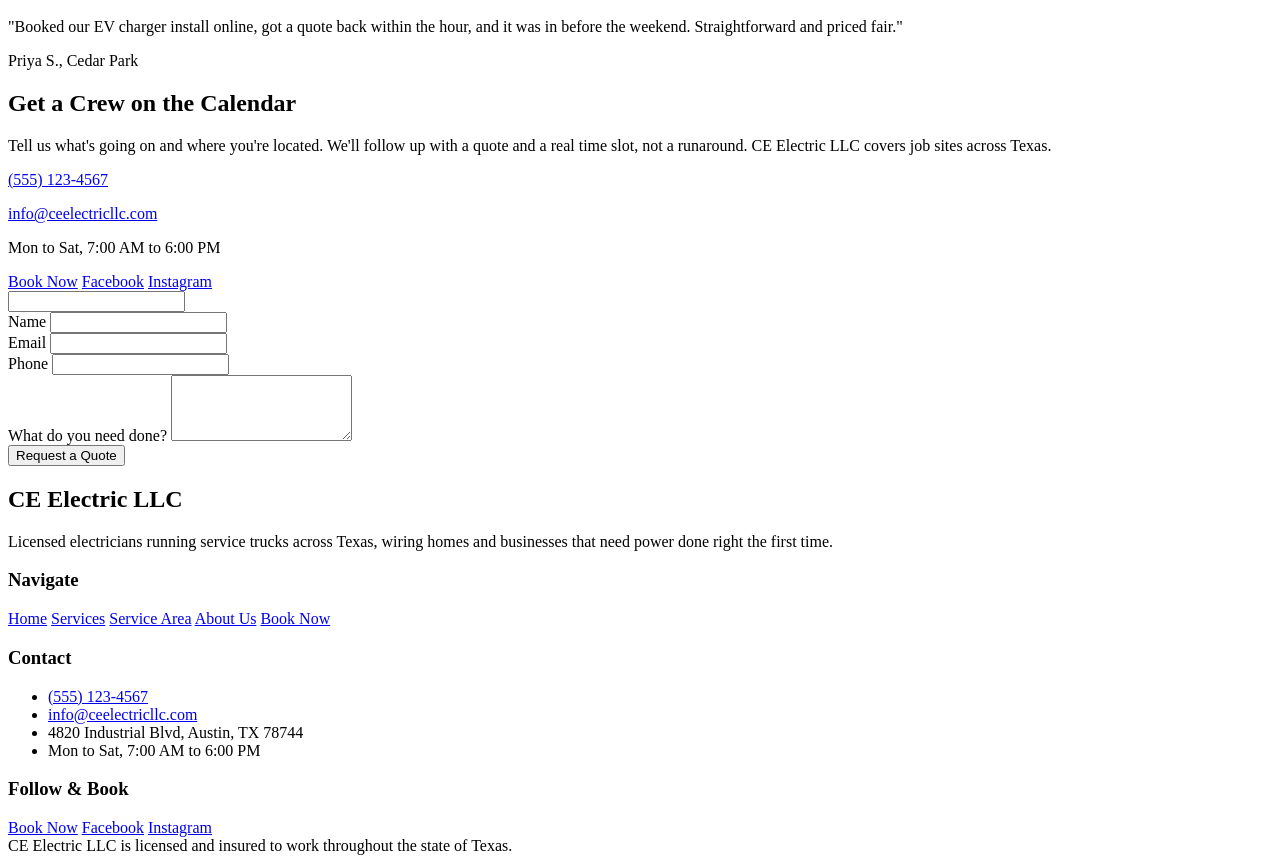
==== commit 62839567: "Remove a section via the Tibly widget" ====
--- a/index.html
+++ b/index.html
@@ -216,9 +216,6 @@
   </div>
 </section>
 <!-- /block:quote-cta -->
-<!-- block:booking -->
-<section data-block style="padding:72px 24px;font-family:inherit;color:inherit"><div style="max-width:720px;margin:0 auto"><h2 style="font-size:clamp(26px,3.5vw,34px);font-weight:700;line-height:1.2;margin:0 0 10px">Book an appointment</h2><p style="margin:0 0 36px;opacity:0.72;font-size:16px;line-height:1.6">Pick a time that works for you — you'll get a calendar invite right away.</p><div data-tibly-booking><p style="opacity:0.75">Online booking is loading — if it doesn't appear, please reach out to us to schedule.</p></div></div></section>
-<!-- /block:booking -->
 <!-- block:footer -->
 <footer class="bg-surface-2 text-ink border-t border-white/10">
   <div class="max-w-6xl mx-auto px-4 py-12 grid gap-10 md:grid-cols-4">
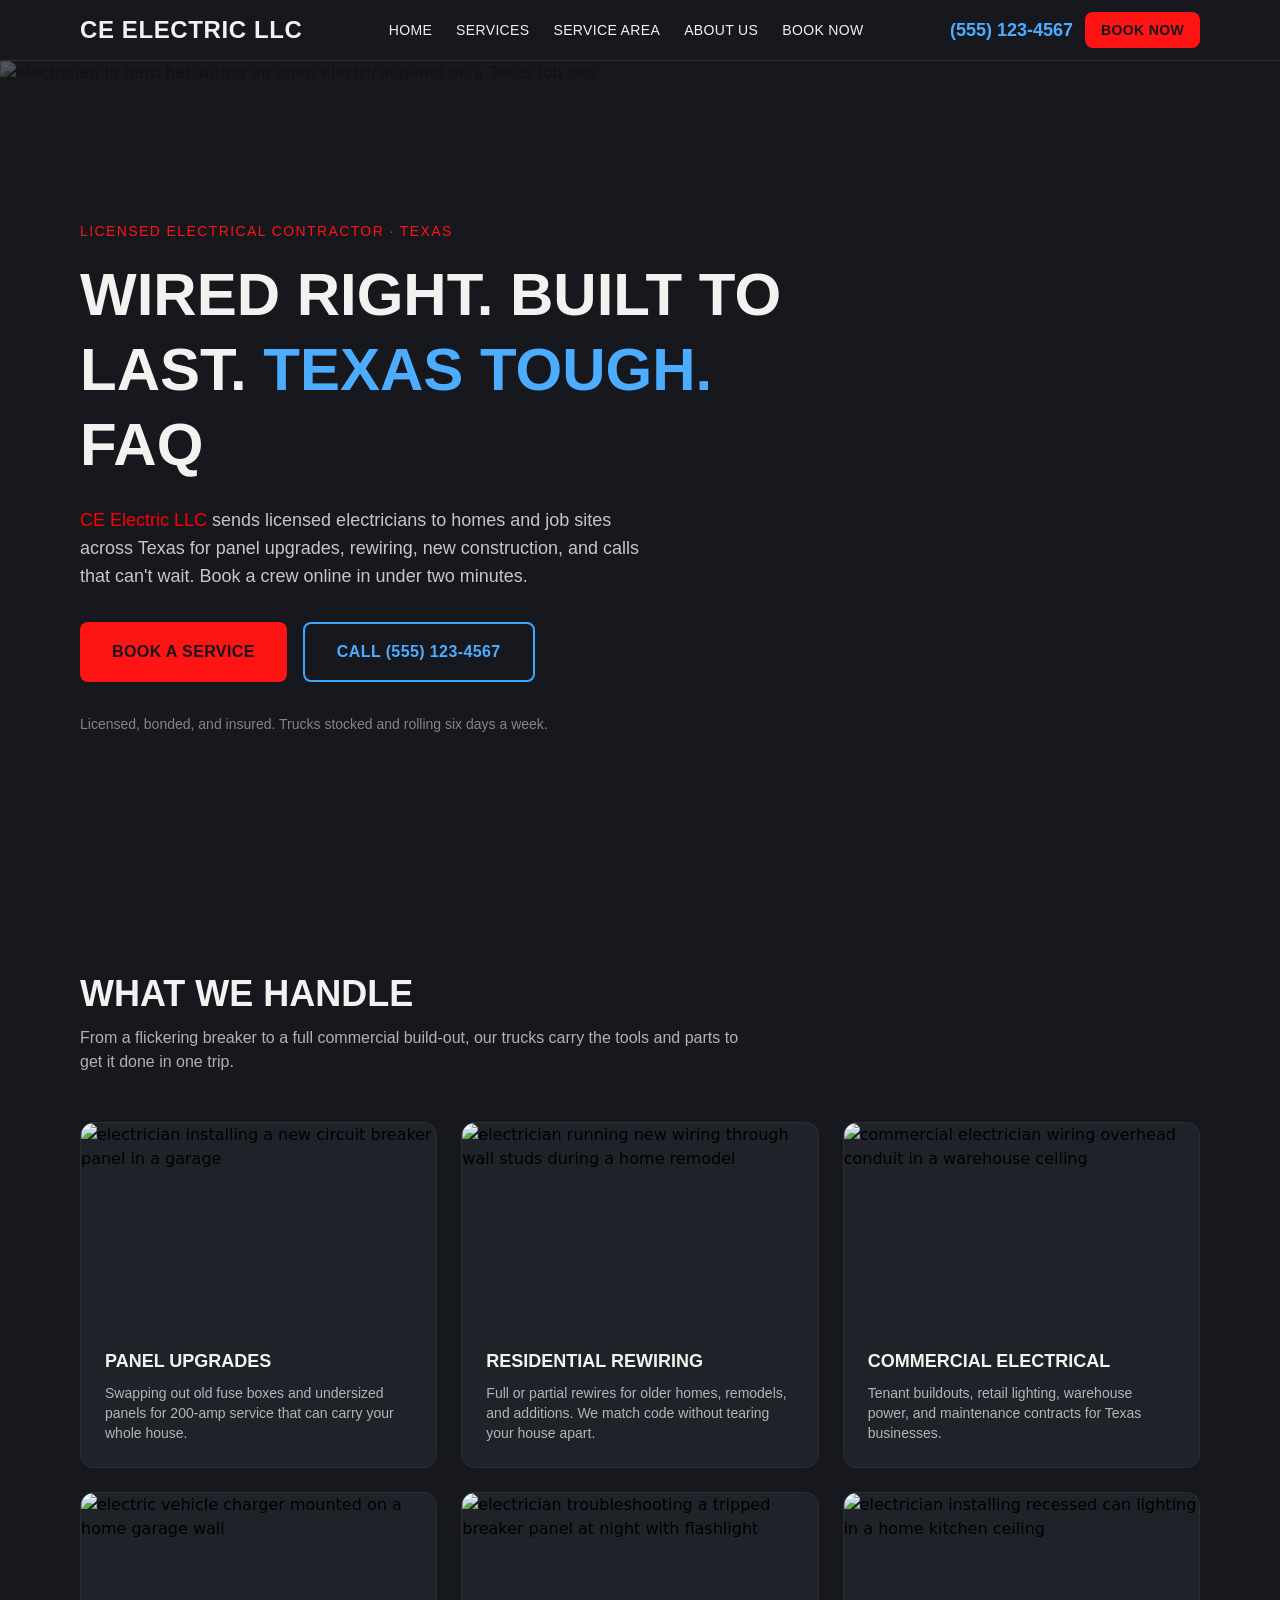
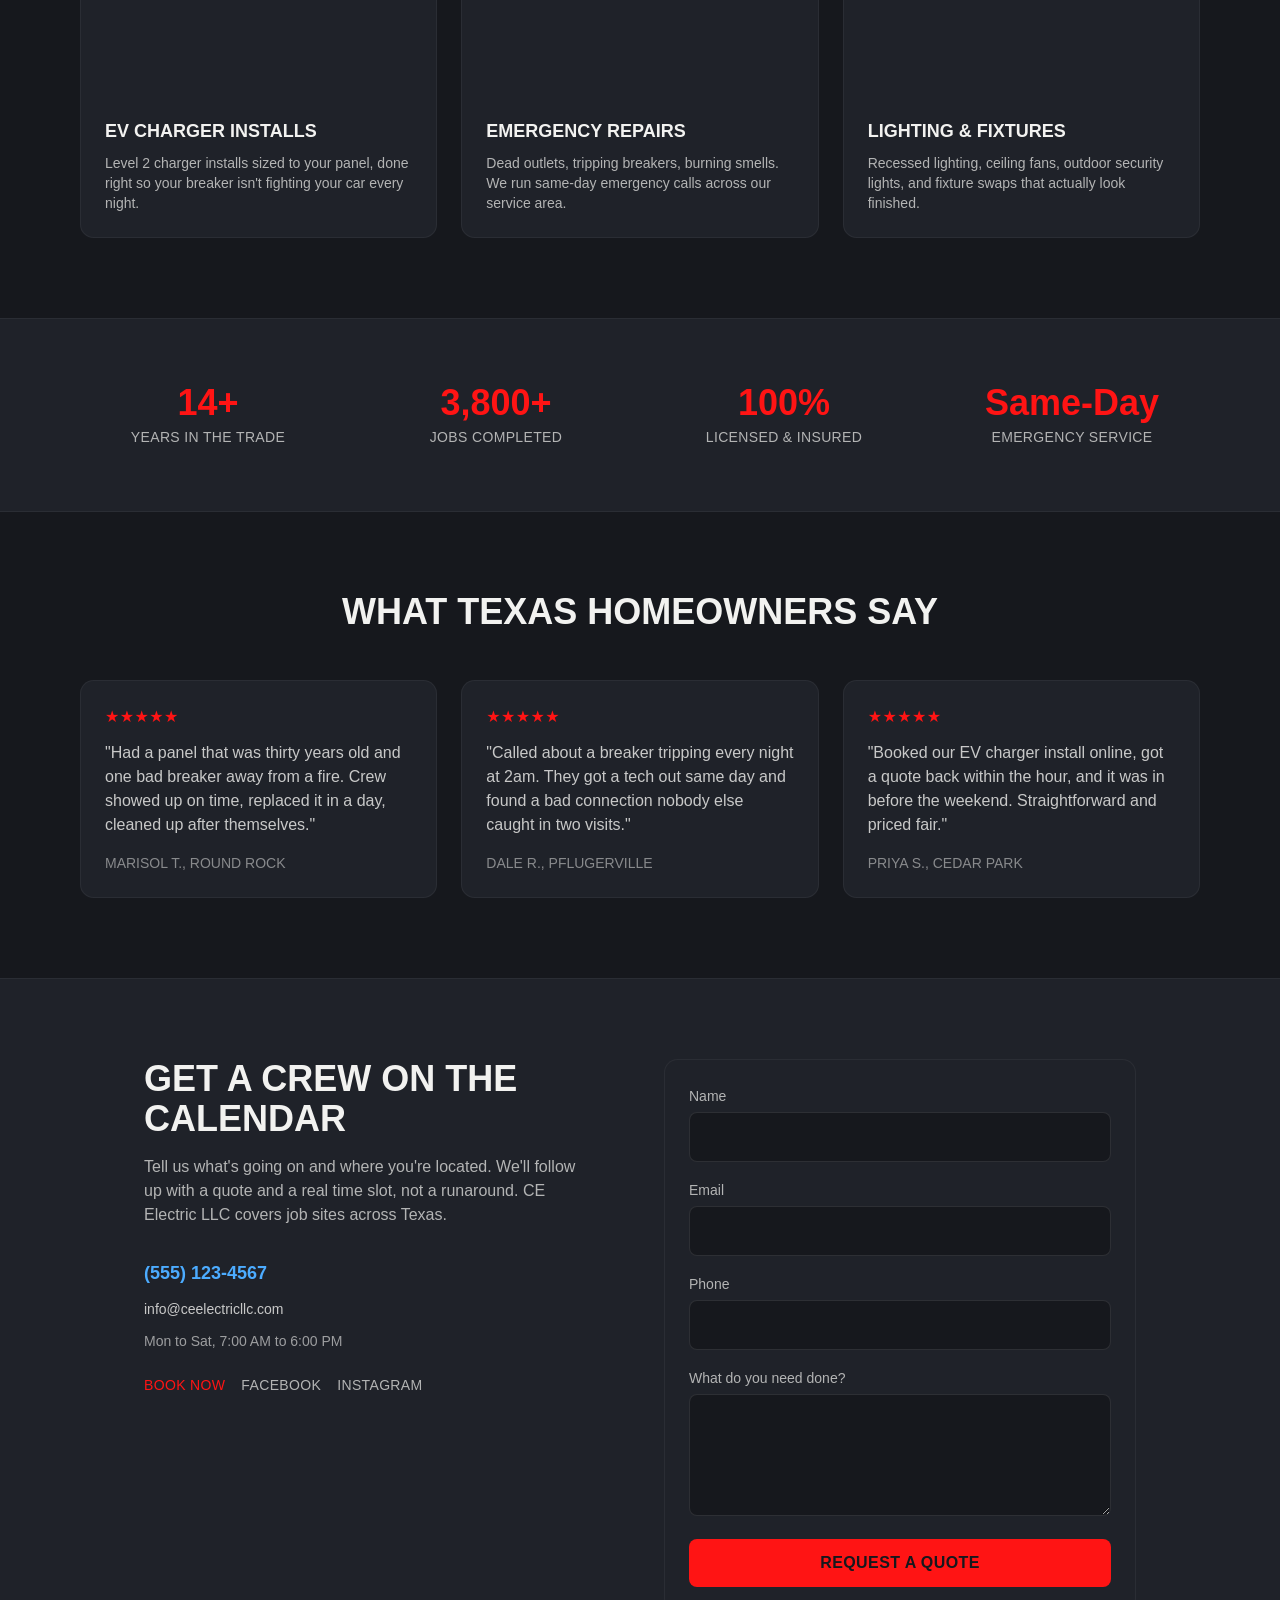
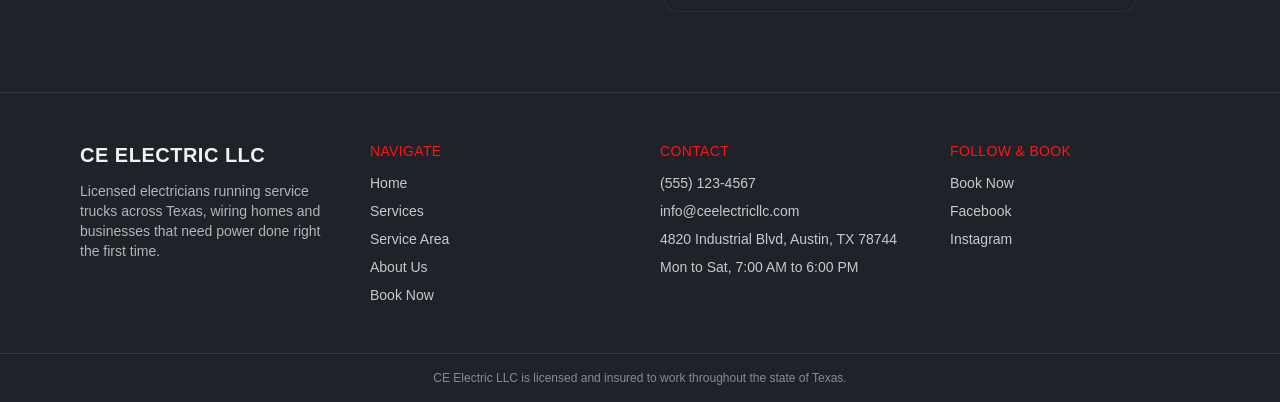
==== commit a7a476f6: "Update the site theme via the Tibly widget" ====
--- a/index.html
+++ b/index.html
@@ -15,7 +15,7 @@
 <link rel="icon" href="/favicon.svg" type="image/svg+xml">
 <link rel="preconnect" href="https://fonts.googleapis.com">
 <link rel="preconnect" href="https://fonts.gstatic.com" crossorigin>
-<link href="https://fonts.googleapis.com/css2?family=Oswald:wght@400;500;600;700&family=Barlow:wght@400;500;600;700&display=swap" rel="stylesheet">
+<link href="https://fonts.googleapis.com/css2?family=Poppins:wght@400;600;700&family=Space+Grotesk:wght@400;500;600;700&display=swap" rel="stylesheet">
 <link rel="stylesheet" href="/styles.css">
 </head>
 <body>
--- a/styles.css
+++ b/styles.css
@@ -0,0 +1,2 @@
+/*! tailwindcss v4.3.2 | MIT License | https://tailwindcss.com */
+@layer properties{@supports (((-webkit-hyphens:none)) and (not (margin-trim:inline))) or ((-moz-orient:inline) and (not (color:rgb(from red r g b)))){*,:before,:after,::backdrop{--tw-space-y-reverse:0;--tw-border-style:solid;--tw-gradient-position:initial;--tw-gradient-from:#0000;--tw-gradient-via:#0000;--tw-gradient-to:#0000;--tw-gradient-stops:initial;--tw-gradient-via-stops:initial;--tw-gradient-from-position:0%;--tw-gradient-via-position:50%;--tw-gradient-to-position:100%;--tw-leading:initial;--tw-font-weight:initial;--tw-tracking:initial}}}@layer theme{:root,:host{--font-sans:ui-sans-serif, system-ui, sans-serif, "Apple Color Emoji", "Segoe UI Emoji", "Segoe UI Symbol", "Noto Color Emoji";--font-mono:ui-monospace, SFMono-Regular, Menlo, Monaco, Consolas, "Liberation Mono", "Courier New", monospace;--color-white:#fff;--spacing:.25rem;--container-md:28rem;--container-xl:36rem;--container-2xl:42rem;--container-3xl:48rem;--container-4xl:56rem;--container-5xl:64rem;--container-6xl:72rem;--text-xs:.75rem;--text-xs--line-height:calc(1 / .75);--text-sm:.875rem;--text-sm--line-height:calc(1.25 / .875);--text-base:1rem;--text-base--line-height:calc(1.5 / 1);--text-lg:1.125rem;--text-lg--line-height:calc(1.75 / 1.125);--text-xl:1.25rem;--text-xl--line-height:calc(1.75 / 1.25);--text-2xl:1.5rem;--text-2xl--line-height:calc(2 / 1.5);--text-3xl:1.875rem;--text-3xl--line-height:calc(2.25 / 1.875);--text-4xl:2.25rem;--text-4xl--line-height:calc(2.5 / 2.25);--text-5xl:3rem;--text-5xl--line-height:1;--text-6xl:3.75rem;--text-6xl--line-height:1;--font-weight-medium:500;--font-weight-semibold:600;--font-weight-bold:700;--tracking-wide:.025em;--tracking-widest:.1em;--leading-tight:1.25;--leading-relaxed:1.625;--radius-sm:.25rem;--radius-md:.5rem;--radius-lg:.85rem;--aspect-video:16 / 9;--default-transition-duration:.15s;--default-transition-timing-function:cubic-bezier(.4, 0, .2, 1);--default-font-family:var(--font-sans);--default-mono-font-family:var(--font-mono);--color-brand-50:#ffe8e8;--color-brand-100:#ffd0d0;--color-brand-200:#ffa6a6;--color-brand-300:#f77;--color-brand-400:#ff4343;--color-brand-500:#ff1414;--color-brand-600:#db1111;--color-brand-700:#b30e0e;--color-brand-800:#8a0b0b;--color-brand-900:#610808;--color-accent-50:#eaf6ff;--color-accent-100:#cfebff;--color-accent-200:#9fd6ff;--color-accent-300:#6ebeff;--color-accent-400:#4cacff;--color-accent-500:#3aa6ff;--color-accent-600:#2586db;--color-accent-700:#1c68ad;--color-accent-800:#164e82;--color-accent-900:#133f69;--color-surface:#16181d;--color-surface-2:#1f2229;--color-ink:#f2f2f0;--font-display:"Oswald", "Barlow Condensed", sans-serif;--font-body:"Barlow", "Barlow Condensed", sans-serif}}@layer base{*,:after,:before,::backdrop{box-sizing:border-box;border:0 solid;margin:0;padding:0}::file-selector-button{box-sizing:border-box;border:0 solid;margin:0;padding:0}html,:host{-webkit-text-size-adjust:100%;tab-size:4;line-height:1.5;font-family:var(--default-font-family,ui-sans-serif, system-ui, sans-serif, "Apple Color Emoji", "Segoe UI Emoji", "Segoe UI Symbol", "Noto Color Emoji");font-feature-settings:var(--default-font-feature-settings,normal);font-variation-settings:var(--default-font-variation-settings,normal);-webkit-tap-highlight-color:transparent}hr{height:0;color:inherit;border-top-width:1px}abbr:where([title]){-webkit-text-decoration:underline dotted;text-decoration:underline dotted}h1,h2,h3,h4,h5,h6{font-size:inherit;font-weight:inherit}a{color:inherit;-webkit-text-decoration:inherit;-webkit-text-decoration:inherit;-webkit-text-decoration:inherit;text-decoration:inherit}b,strong{font-weight:bolder}code,kbd,samp,pre{font-family:var(--default-mono-font-family,ui-monospace, SFMono-Regular, Menlo, Monaco, Consolas, "Liberation Mono", "Courier New", monospace);font-feature-settings:var(--default-mono-font-feature-settings,normal);font-variation-settings:var(--default-mono-font-variation-settings,normal);font-size:1em}small{font-size:80%}sub,sup{vertical-align:baseline;font-size:75%;line-height:0;position:relative}sub{bottom:-.25em}sup{top:-.5em}table{text-indent:0;border-color:inherit;border-collapse:collapse}:-moz-focusring{outline:auto}progress{vertical-align:baseline}summary{display:list-item}ol,ul,menu{list-style:none}img,svg,video,canvas,audio,iframe,embed,object{vertical-align:middle;display:block}img,video{max-width:100%;height:auto}button,input,select,optgroup,textarea{font:inherit;font-feature-settings:inherit;font-variation-settings:inherit;letter-spacing:inherit;color:inherit;opacity:1;background-color:#0000;border-radius:0}::file-selector-button{font:inherit;font-feature-settings:inherit;font-variation-settings:inherit;letter-spacing:inherit;color:inherit;opacity:1;background-color:#0000;border-radius:0}:where(select:is([multiple],[size])) optgroup{font-weight:bolder}:where(select:is([multiple],[size])) optgroup option{padding-inline-start:20px}::file-selector-button{margin-inline-end:4px}::placeholder{opacity:1}@supports (not ((-webkit-appearance:-apple-pay-button))) or (contain-intrinsic-size:1px){::placeholder{color:currentColor}@supports (color:color-mix(in lab, red, red)){::placeholder{color:color-mix(in oklab, currentcolor 50%, transparent)}}}textarea{resize:vertical}::-webkit-search-decoration{-webkit-appearance:none}::-webkit-date-and-time-value{min-height:1lh;text-align:inherit}::-webkit-datetime-edit{display:inline-flex}::-webkit-datetime-edit-fields-wrapper{padding:0}::-webkit-datetime-edit{padding-block:0}::-webkit-datetime-edit-year-field{padding-block:0}::-webkit-datetime-edit-month-field{padding-block:0}::-webkit-datetime-edit-day-field{padding-block:0}::-webkit-datetime-edit-hour-field{padding-block:0}::-webkit-datetime-edit-minute-field{padding-block:0}::-webkit-datetime-edit-second-field{padding-block:0}::-webkit-datetime-edit-millisecond-field{padding-block:0}::-webkit-datetime-edit-meridiem-field{padding-block:0}::-webkit-calendar-picker-indicator{line-height:1}:-moz-ui-invalid{box-shadow:none}button,input:where([type=button],[type=reset],[type=submit]){appearance:button}::file-selector-button{appearance:button}::-webkit-inner-spin-button{height:auto}::-webkit-outer-spin-button{height:auto}[hidden]:where(:not([hidden=until-found])){display:none!important}}@layer components{.btn{justify-content:center;align-items:center;gap:calc(var(--spacing) * 2);border-radius:var(--radius-md);background-color:var(--color-brand-500);padding-inline:calc(var(--spacing) * 6);padding-block:calc(var(--spacing) * 3);font-family:var(--font-display);--tw-font-weight:var(--font-weight-semibold);font-weight:var(--font-weight-semibold);--tw-tracking:var(--tracking-wide);letter-spacing:var(--tracking-wide);color:var(--color-surface);text-transform:uppercase;transition-property:color,background-color,border-color,outline-color,text-decoration-color,fill,stroke,--tw-gradient-from,--tw-gradient-via,--tw-gradient-to;transition-timing-function:var(--tw-ease,var(--default-transition-timing-function));transition-duration:var(--tw-duration,var(--default-transition-duration));display:inline-flex}@media (hover:hover){.btn:hover{background-color:var(--color-brand-600)}}.btn-secondary{justify-content:center;align-items:center;gap:calc(var(--spacing) * 2);border-radius:var(--radius-md);border-style:var(--tw-border-style);border-width:2px;border-color:var(--color-accent-500);padding-inline:calc(var(--spacing) * 6);padding-block:calc(var(--spacing) * 3);font-family:var(--font-display);--tw-font-weight:var(--font-weight-semibold);font-weight:var(--font-weight-semibold);--tw-tracking:var(--tracking-wide);letter-spacing:var(--tracking-wide);color:var(--color-accent-400);text-transform:uppercase;transition-property:color,background-color,border-color,outline-color,text-decoration-color,fill,stroke,--tw-gradient-from,--tw-gradient-via,--tw-gradient-to;transition-timing-function:var(--tw-ease,var(--default-transition-timing-function));transition-duration:var(--tw-duration,var(--default-transition-duration));display:inline-flex}@media (hover:hover){.btn-secondary:hover{background-color:var(--color-accent-500);color:var(--color-surface)}}.card{border-radius:var(--radius-lg);border-style:var(--tw-border-style);border-width:1px;border-color:#ffffff0d}@supports (color:color-mix(in lab, red, red)){.card{border-color:color-mix(in oklab, var(--color-white) 5%, transparent)}}.card{background-color:var(--color-surface-2);padding:calc(var(--spacing) * 6)}}@layer utilities{.absolute{position:absolute}.fixed{position:fixed}.relative{position:relative}.sticky{position:sticky}.inset-0{inset:0}.top-0{top:0}.z-50{z-index:50}.mx-auto{margin-inline:auto}.mt-1{margin-top:var(--spacing)}.mt-2{margin-top:calc(var(--spacing) * 2)}.mt-3{margin-top:calc(var(--spacing) * 3)}.mt-4{margin-top:calc(var(--spacing) * 4)}.mt-6{margin-top:calc(var(--spacing) * 6)}.mt-8{margin-top:calc(var(--spacing) * 8)}.mt-16{margin-top:calc(var(--spacing) * 16)}.mb-1{margin-bottom:var(--spacing)}.mb-2{margin-bottom:calc(var(--spacing) * 2)}.mb-3{margin-bottom:calc(var(--spacing) * 3)}.mb-4{margin-bottom:calc(var(--spacing) * 4)}.mb-6{margin-bottom:calc(var(--spacing) * 6)}.mb-8{margin-bottom:calc(var(--spacing) * 8)}.mb-10{margin-bottom:calc(var(--spacing) * 10)}.mb-12{margin-bottom:calc(var(--spacing) * 12)}.mb-14{margin-bottom:calc(var(--spacing) * 14)}.block{display:block}.flex{display:flex}.grid{display:grid}.hidden{display:none}.aspect-\[4\/3\]{aspect-ratio:4/3}.aspect-\[4\/5\]{aspect-ratio:4/5}.aspect-video{aspect-ratio:var(--aspect-video)}.h-64{height:calc(var(--spacing) * 64)}.h-72{height:calc(var(--spacing) * 72)}.h-full{height:100%}.w-full{width:100%}.max-w-2xl{max-width:var(--container-2xl)}.max-w-3xl{max-width:var(--container-3xl)}.max-w-4xl{max-width:var(--container-4xl)}.max-w-5xl{max-width:var(--container-5xl)}.max-w-6xl{max-width:var(--container-6xl)}.max-w-md{max-width:var(--container-md)}.max-w-xl{max-width:var(--container-xl)}.flex-1{flex:1}.grid-cols-2{grid-template-columns:repeat(2,minmax(0,1fr))}.flex-col{flex-direction:column}.flex-wrap{flex-wrap:wrap}.items-center{align-items:center}.items-start{align-items:flex-start}.justify-between{justify-content:space-between}.justify-center{justify-content:center}.gap-1{gap:var(--spacing)}.gap-2{gap:calc(var(--spacing) * 2)}.gap-3{gap:calc(var(--spacing) * 3)}.gap-4{gap:calc(var(--spacing) * 4)}.gap-5{gap:calc(var(--spacing) * 5)}.gap-6{gap:calc(var(--spacing) * 6)}.gap-8{gap:calc(var(--spacing) * 8)}.gap-10{gap:calc(var(--spacing) * 10)}.gap-12{gap:calc(var(--spacing) * 12)}:where(.space-y-1>:not(:last-child)){--tw-space-y-reverse:0;margin-block-start:calc(var(--spacing) * var(--tw-space-y-reverse));margin-block-end:calc(var(--spacing) * calc(1 - var(--tw-space-y-reverse)))}:where(.space-y-3>:not(:last-child)){--tw-space-y-reverse:0;margin-block-start:calc(calc(var(--spacing) * 3) * var(--tw-space-y-reverse));margin-block-end:calc(calc(var(--spacing) * 3) * calc(1 - var(--tw-space-y-reverse)))}:where(.space-y-4>:not(:last-child)){--tw-space-y-reverse:0;margin-block-start:calc(calc(var(--spacing) * 4) * var(--tw-space-y-reverse));margin-block-end:calc(calc(var(--spacing) * 4) * calc(1 - var(--tw-space-y-reverse)))}:where(.space-y-5>:not(:last-child)){--tw-space-y-reverse:0;margin-block-start:calc(calc(var(--spacing) * 5) * var(--tw-space-y-reverse));margin-block-end:calc(calc(var(--spacing) * 5) * calc(1 - var(--tw-space-y-reverse)))}:where(.space-y-6>:not(:last-child)){--tw-space-y-reverse:0;margin-block-start:calc(calc(var(--spacing) * 6) * var(--tw-space-y-reverse));margin-block-end:calc(calc(var(--spacing) * 6) * calc(1 - var(--tw-space-y-reverse)))}.overflow-hidden{overflow:hidden}.overflow-x-auto{overflow-x:auto}.rounded-lg{border-radius:var(--radius-lg)}.rounded-md{border-radius:var(--radius-md)}.border{border-style:var(--tw-border-style);border-width:1px}.border-y{border-block-style:var(--tw-border-style);border-block-width:1px}.border-t{border-top-style:var(--tw-border-style);border-top-width:1px}.border-b{border-bottom-style:var(--tw-border-style);border-bottom-width:1px}.border-white\/5{border-color:#ffffff0d}@supports (color:color-mix(in lab, red, red)){.border-white\/5{border-color:color-mix(in oklab, var(--color-white) 5%, transparent)}}.border-white\/10{border-color:#ffffff1a}@supports (color:color-mix(in lab, red, red)){.border-white\/10{border-color:color-mix(in oklab, var(--color-white) 10%, transparent)}}.border-white\/15{border-color:#ffffff26}@supports (color:color-mix(in lab, red, red)){.border-white\/15{border-color:color-mix(in oklab, var(--color-white) 15%, transparent)}}.bg-surface{background-color:var(--color-surface)}.bg-surface-2{background-color:var(--color-surface-2)}.bg-gradient-to-t{--tw-gradient-position:to top in oklab;background-image:linear-gradient(var(--tw-gradient-stops))}.from-surface{--tw-gradient-from:var(--color-surface);--tw-gradient-stops:var(--tw-gradient-via-stops,var(--tw-gradient-position), var(--tw-gradient-from) var(--tw-gradient-from-position), var(--tw-gradient-to) var(--tw-gradient-to-position))}.via-surface\/80{--tw-gradient-via:#16181dcc}@supports (color:color-mix(in lab, red, red)){.via-surface\/80{--tw-gradient-via:color-mix(in oklab, var(--color-surface) 80%, transparent)}}.via-surface\/80{--tw-gradient-via-stops:var(--tw-gradient-position), var(--tw-gradient-from) var(--tw-gradient-from-position), var(--tw-gradient-via) var(--tw-gradient-via-position), var(--tw-gradient-to) var(--tw-gradient-to-position);--tw-gradient-stops:var(--tw-gradient-via-stops)}.to-surface\/30{--tw-gradient-to:#16181d4d}@supports (color:color-mix(in lab, red, red)){.to-surface\/30{--tw-gradient-to:color-mix(in oklab, var(--color-surface) 30%, transparent)}}.to-surface\/30{--tw-gradient-stops:var(--tw-gradient-via-stops,var(--tw-gradient-position), var(--tw-gradient-from) var(--tw-gradient-from-position), var(--tw-gradient-to) var(--tw-gradient-to-position))}.object-cover{object-fit:cover}.p-0{padding:0}.p-6{padding:calc(var(--spacing) * 6)}.px-4{padding-inline:calc(var(--spacing) * 4)}.px-8{padding-inline:calc(var(--spacing) * 8)}.py-2{padding-block:calc(var(--spacing) * 2)}.py-2\.5{padding-block:calc(var(--spacing) * 2.5)}.py-3{padding-block:calc(var(--spacing) * 3)}.py-4{padding-block:calc(var(--spacing) * 4)}.py-10{padding-block:calc(var(--spacing) * 10)}.py-12{padding-block:calc(var(--spacing) * 12)}.py-14{padding-block:calc(var(--spacing) * 14)}.py-16{padding-block:calc(var(--spacing) * 16)}.py-20{padding-block:calc(var(--spacing) * 20)}.py-24{padding-block:calc(var(--spacing) * 24)}.pt-2{padding-top:calc(var(--spacing) * 2)}.text-center{text-align:center}.font-body{font-family:var(--font-body)}.font-display{font-family:var(--font-display)}.text-2xl{font-size:var(--text-2xl);line-height:var(--tw-leading,var(--text-2xl--line-height))}.text-3xl{font-size:var(--text-3xl);line-height:var(--tw-leading,var(--text-3xl--line-height))}.text-4xl{font-size:var(--text-4xl);line-height:var(--tw-leading,var(--text-4xl--line-height))}.text-base{font-size:var(--text-base);line-height:var(--tw-leading,var(--text-base--line-height))}.text-lg{font-size:var(--text-lg);line-height:var(--tw-leading,var(--text-lg--line-height))}.text-sm{font-size:var(--text-sm);line-height:var(--tw-leading,var(--text-sm--line-height))}.text-xl{font-size:var(--text-xl);line-height:var(--tw-leading,var(--text-xl--line-height))}.text-xs{font-size:var(--text-xs);line-height:var(--tw-leading,var(--text-xs--line-height))}.leading-relaxed{--tw-leading:var(--leading-relaxed);line-height:var(--leading-relaxed)}.leading-tight{--tw-leading:var(--leading-tight);line-height:var(--leading-tight)}.font-bold{--tw-font-weight:var(--font-weight-bold);font-weight:var(--font-weight-bold)}.font-medium{--tw-font-weight:var(--font-weight-medium);font-weight:var(--font-weight-medium)}.font-semibold{--tw-font-weight:var(--font-weight-semibold);font-weight:var(--font-weight-semibold)}.tracking-wide{--tw-tracking:var(--tracking-wide);letter-spacing:var(--tracking-wide)}.tracking-widest{--tw-tracking:var(--tracking-widest);letter-spacing:var(--tracking-widest)}.whitespace-nowrap{white-space:nowrap}.text-accent-400{color:var(--color-accent-400)}.text-brand-500{color:var(--color-brand-500)}.text-ink{color:var(--color-ink)}.text-ink\/50{color:#f2f2f080}@supports (color:color-mix(in lab, red, red)){.text-ink\/50{color:color-mix(in oklab, var(--color-ink) 50%, transparent)}}.text-ink\/60{color:#f2f2f099}@supports (color:color-mix(in lab, red, red)){.text-ink\/60{color:color-mix(in oklab, var(--color-ink) 60%, transparent)}}.text-ink\/70{color:#f2f2f0b3}@supports (color:color-mix(in lab, red, red)){.text-ink\/70{color:color-mix(in oklab, var(--color-ink) 70%, transparent)}}.text-ink\/80{color:#f2f2f0cc}@supports (color:color-mix(in lab, red, red)){.text-ink\/80{color:color-mix(in oklab, var(--color-ink) 80%, transparent)}}.uppercase{text-transform:uppercase}.placeholder-ink\/30::placeholder{color:#f2f2f04d}@supports (color:color-mix(in lab, red, red)){.placeholder-ink\/30::placeholder{color:color-mix(in oklab, var(--color-ink) 30%, transparent)}}.opacity-25{opacity:.25}.opacity-40{opacity:.4}.transition-colors{transition-property:color,background-color,border-color,outline-color,text-decoration-color,fill,stroke,--tw-gradient-from,--tw-gradient-via,--tw-gradient-to;transition-timing-function:var(--tw-ease,var(--default-transition-timing-function));transition-duration:var(--tw-duration,var(--default-transition-duration))}.placeholder\:text-ink\/40::placeholder{color:#f2f2f066}@supports (color:color-mix(in lab, red, red)){.placeholder\:text-ink\/40::placeholder{color:color-mix(in oklab, var(--color-ink) 40%, transparent)}}@media (hover:hover){.hover\:text-accent-300:hover{color:var(--color-accent-300)}.hover\:text-accent-400:hover{color:var(--color-accent-400)}.hover\:text-brand-400:hover{color:var(--color-brand-400)}.hover\:text-brand-500:hover{color:var(--color-brand-500)}}.focus\:border-brand-500:focus{border-color:var(--color-brand-500)}.focus\:outline-none:focus{--tw-outline-style:none;outline-style:none}@media (min-width:40rem){.sm\:col-span-1{grid-column:span 1/span 1}.sm\:col-span-2{grid-column:span 2/span 2}.sm\:inline{display:inline}.sm\:w-auto{width:auto}.sm\:grid-cols-2{grid-template-columns:repeat(2,minmax(0,1fr))}.sm\:grid-cols-3{grid-template-columns:repeat(3,minmax(0,1fr))}.sm\:grid-cols-4{grid-template-columns:repeat(4,minmax(0,1fr))}.sm\:flex-row{flex-direction:row}.sm\:py-20{padding-block:calc(var(--spacing) * 20)}.sm\:py-24{padding-block:calc(var(--spacing) * 24)}.sm\:py-32{padding-block:calc(var(--spacing) * 32)}.sm\:text-4xl{font-size:var(--text-4xl);line-height:var(--tw-leading,var(--text-4xl--line-height))}.sm\:text-5xl{font-size:var(--text-5xl);line-height:var(--tw-leading,var(--text-5xl--line-height))}}@media (min-width:48rem){.md\:flex{display:flex}.md\:hidden{display:none}.md\:h-96{height:calc(var(--spacing) * 96)}.md\:grid-cols-2{grid-template-columns:repeat(2,minmax(0,1fr))}.md\:grid-cols-3{grid-template-columns:repeat(3,minmax(0,1fr))}.md\:grid-cols-4{grid-template-columns:repeat(4,minmax(0,1fr))}.md\:py-24{padding-block:calc(var(--spacing) * 24)}.md\:py-28{padding-block:calc(var(--spacing) * 28)}.md\:text-4xl{font-size:var(--text-4xl);line-height:var(--tw-leading,var(--text-4xl--line-height))}.md\:text-5xl{font-size:var(--text-5xl);line-height:var(--tw-leading,var(--text-5xl--line-height))}}@media (min-width:64rem){.lg\:grid-cols-2{grid-template-columns:repeat(2,minmax(0,1fr))}.lg\:grid-cols-3{grid-template-columns:repeat(3,minmax(0,1fr))}.lg\:grid-cols-4{grid-template-columns:repeat(4,minmax(0,1fr))}.lg\:py-40{padding-block:calc(var(--spacing) * 40)}.lg\:text-6xl{font-size:var(--text-6xl);line-height:var(--tw-leading,var(--text-6xl--line-height))}}}@property --tw-space-y-reverse{syntax:"*";inherits:false;initial-value:0}@property --tw-border-style{syntax:"*";inherits:false;initial-value:solid}@property --tw-gradient-position{syntax:"*";inherits:false}@property --tw-gradient-from{syntax:"<color>";inherits:false;initial-value:#0000}@property --tw-gradient-via{syntax:"<color>";inherits:false;initial-value:#0000}@property --tw-gradient-to{syntax:"<color>";inherits:false;initial-value:#0000}@property --tw-gradient-stops{syntax:"*";inherits:false}@property --tw-gradient-via-stops{syntax:"*";inherits:false}@property --tw-gradient-from-position{syntax:"<length-percentage>";inherits:false;initial-value:0%}@property --tw-gradient-via-position{syntax:"<length-percentage>";inherits:false;initial-value:50%}@property --tw-gradient-to-position{syntax:"<length-percentage>";inherits:false;initial-value:100%}@property --tw-leading{syntax:"*";inherits:false}@property --tw-font-weight{syntax:"*";inherits:false}@property --tw-tracking{syntax:"*";inherits:false}
